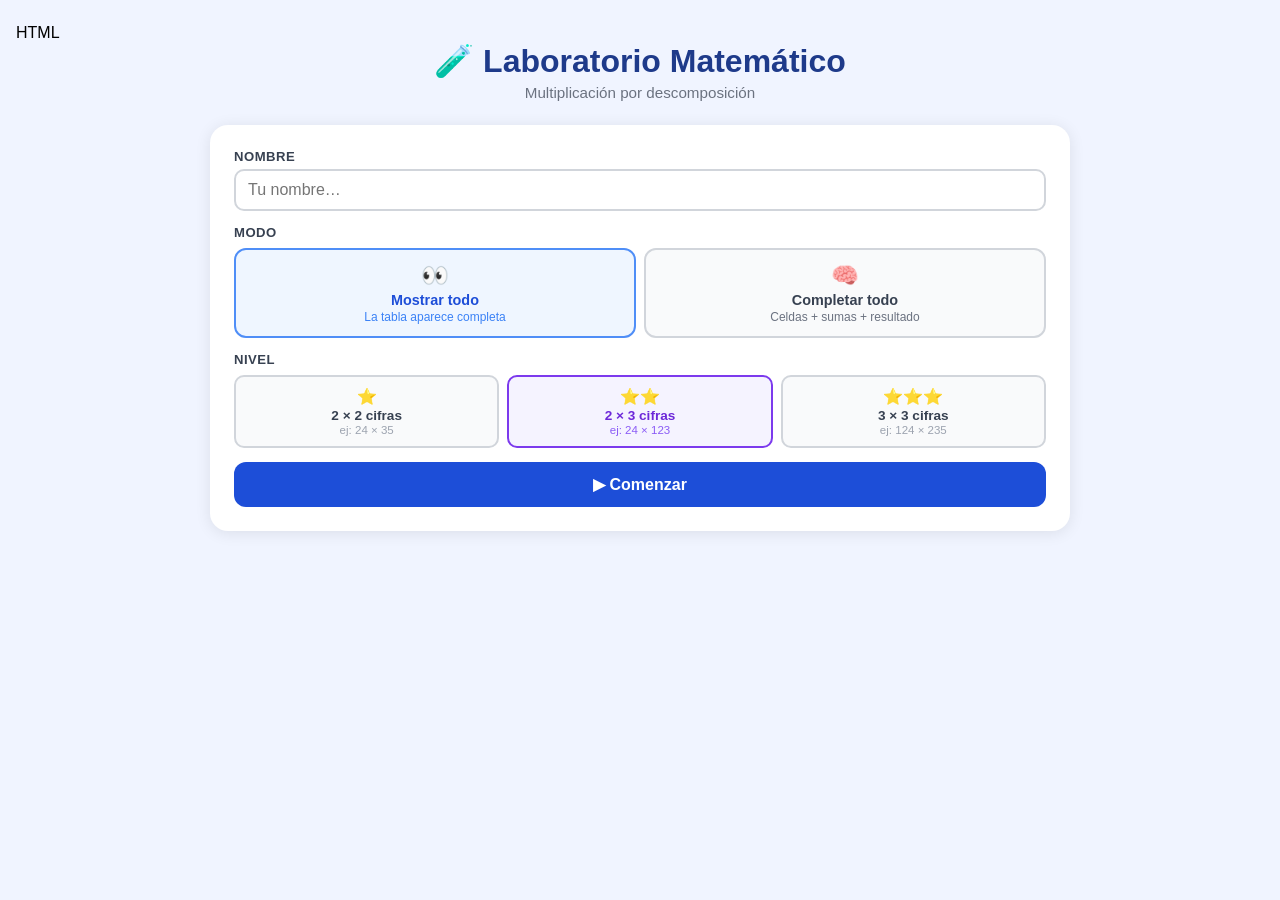
==== 🧪 Laboratorio Matemático 2.html @ dde1f5e8 "Add files via upload" ====
HTML
<!DOCTYPE html>
<html lang="es">
<head>
<meta charset="UTF-8">
<meta name="viewport" content="width=device-width, initial-scale=1.0">
<title>🧪 Laboratorio Matemático</title>
<style>
* { box-sizing: border-box; margin: 0; padding: 0; }

body {
  font-family: 'Segoe UI', Arial, sans-serif;
  background: #f0f4ff;
  min-height: 100vh;
  padding: 24px 16px;
}

.contenedor { max-width: 860px; margin: auto; }

/* ── CARD ── */
.card {
  background: #fff;
  border-radius: 18px;
  padding: 24px;
  box-shadow: 0 2px 16px rgba(0,0,0,.09);
  margin-bottom: 20px;
}

/* ── CABECERA ── */
.cabecera { text-align: center; margin-bottom: 24px; }
.cabecera h1 { font-size: 2rem; color: #1e3a8a; }
.cabecera p  { color: #6b7280; margin-top: 4px; font-size: .95rem; }

/* ── FORM ── */
.campo { display: flex; flex-direction: column; gap: 5px; margin-bottom: 14px; }
.campo label {
  font-size: .82rem; font-weight: 600; color: #374151;
  text-transform: uppercase; letter-spacing: .5px;
}
.campo input[type=text] {
  padding: 10px 12px; border: 2px solid #d1d5db;
  border-radius: 10px; font-size: 1rem; width: 100%;
  transition: border-color .2s;
}
.campo input:focus { outline: none; border-color: #4f8ef7; }

/* ── MODOS ── */
.modos { display: flex; gap: 8px; flex-wrap: wrap; margin-bottom: 14px; }
.modo-btn {
  flex: 1; min-width: 140px; padding: 12px 8px;
  border: 2px solid #d1d5db; border-radius: 12px;
  background: #f9fafb; cursor: pointer; text-align: center;
  font-size: .9rem; font-weight: 600; color: #374151;
  transition: all .18s; user-select: none;
}
.modo-btn.sel { border-color: #4f8ef7; background: #eff6ff; color: #1d4ed8; }
.modo-icono { font-size: 1.4rem; display: block; margin-bottom: 3px; }
.modo-desc { font-size: .75rem; font-weight: 400; color: #6b7280; margin-top: 2px; }
.modo-btn.sel .modo-desc { color: #3b82f6; }

/* ── NIVELES ── */
.niveles { display: flex; gap: 8px; flex-wrap: wrap; margin-bottom: 14px; }
.niv-btn {
  flex: 1; min-width: 100px; padding: 10px 6px;
  border: 2px solid #d1d5db; border-radius: 10px;
  background: #f9fafb; cursor: pointer; text-align: center;
  font-size: .85rem; font-weight: 600; color: #374151;
  transition: all .18s; user-select: none;
}
.niv-btn.sel { border-color: #7c3aed; background: #f5f3ff; color: #6d28d9; }
.niv-stars { font-size: 1rem; display: block; margin-bottom: 2px; }
.niv-desc { font-size: .72rem; font-weight: 400; color: #9ca3af; margin-top: 1px; }
.niv-btn.sel .niv-desc { color: #8b5cf6; }

/* ── BOTONES ── */
.btn-primario {
  width: 100%; padding: 13px; border: none; border-radius: 12px;
  background: #1d4ed8; color: white; font-size: 1rem;
  font-weight: 700; cursor: pointer; transition: background .18s;
}
.btn-primario:hover { background: #1e40af; }

.btn-verificar {
  margin-top: 18px; padding: 11px 24px; border: none;
  border-radius: 10px; background: #059669; color: white;
  font-size: .95rem; font-weight: 700; cursor: pointer;
  transition: background .18s; margin-right: 10px;
}
.btn-verificar:hover { background: #047857; }

.btn-nuevo {
  margin-top: 18px; padding: 11px 24px; border: none;
  border-radius: 10px; background: #7c3aed; color: white;
  font-size: .95rem; font-weight: 700; cursor: pointer;
  transition: background .18s; margin-right: 10px;
}
.btn-nuevo:hover { background: #6d28d9; }

.btn-volver {
  margin-top: 18px; padding: 11px 24px; border: 2px solid #94a3b8;
  border-radius: 10px; background: white; color: #475569;
  font-size: .95rem; font-weight: 700; cursor: pointer;
  transition: all .18s;
}
.btn-volver:hover { background: #f1f5f9; color: #1e293b; border-color: #64748b; }

/* ── PUNTAJE ── */
.panel-puntaje {
  display: flex; gap: 16px; flex-wrap: wrap;
  background: #1e3a8a; border-radius: 14px;
  padding: 14px 20px; margin-bottom: 20px;
  align-items: center;
}
.stat { text-align: center; flex: 1; }
.stat-num { font-size: 1.6rem; font-weight: 800; color: #fff; }
.stat-lbl { font-size: .72rem; color: #93c5fd; text-transform: uppercase; letter-spacing: .5px; margin-top: 2px; }

/* ── ENUNCIADO ── */
.enunciado { text-align: center; margin-bottom: 20px; }
.operacion { font-size: 2.2rem; font-weight: 800; color: #1e3a8a; }
.descomposicion { color: #6b7280; margin-top: 6px; font-size: .93rem; }

/* ── TABLA ── */
.tabla-wrap { overflow-x: auto; }
table { width: 100%; border-collapse: collapse; font-size: .95rem; min-width: 280px; }
th, td { border: 2px solid #d1d5db; padding: 10px 8px; text-align: center; vertical-align: middle; }
.enc-col { background: #eff6ff; color: #1d4ed8; font-weight: 700; }
.enc-fil { background: #f0fdf4; color: #15803d; font-weight: 700; }
.col-suma { background: #fefce8; font-weight: 700; color: #92400e; border-left: 3px solid #fbbf24; }
.cel-resultado { background: #fef2f2; font-weight: 800; color: #b91c1c; border: 3px solid #f87171; font-size: 1.1rem; }
.fil-total td, .fil-total th { background: #f8fafc; font-weight: 700; color: #374151; border-top: 3px solid #9ca3af; }

/* ── INPUTS TABLA ── */
.inp-celda {
  width: 80px; padding: 6px 4px; border: 2px solid #d1d5db;
  border-radius: 7px; text-align: center; font-size: .95rem;
  transition: border-color .15s, background .15s;
}
.inp-celda:focus { outline: none; border-color: #4f8ef7; }
.inp-celda.correcto { border-color: #16a34a; background: #f0fdf4; color: #15803d; }
.inp-celda.incorrecto { border-color: #dc2626; background: #fef2f2; }

/* ── MENSAJES ── */
.mensaje {
  margin-top: 14px; padding: 12px 16px; border-radius: 10px;
  font-weight: 600; font-size: .95rem; display: none;
}
.mensaje.ok   { background: #d1fae5; color: #065f46; border: 1.5px solid #6ee7b7; }
.mensaje.err { background: #fee2e2; color: #991b1b; border: 1.5px solid #fca5a5; }

/* ── ALGORITMO ESCOLARES ── */
.algoritmo {
  margin-top: 20px; padding: 20px; background: #f8fafc;
  border-radius: 12px; border: 1.5px solid #e2e8f0;
}
.algoritmo h3 {
  font-size: .85rem; text-transform: uppercase; letter-spacing: .5px;
  color: #475569; margin-bottom: 12px; text-align: center;
}
.cuenta-vertical {
  font-family: 'Courier New', monospace;
  font-size: 1.3rem;
  font-weight: 700;
  line-height: 1.6;
  color: #1e3a8a;
  display: inline-block;
  text-align: right;
  margin: 0 auto;
}
.flex-centro { display: flex; justify-content: center; }
.linea-cuenta { border-top: 3px solid #334155; margin: 4px 0; width: 100%; display: block; }
</style>
</head>
<body>

<div class="contenedor">

  <div class="cabecera">
    <h1>🧪 Laboratorio Matemático</h1>
    <p>Multiplicación por descomposición</p>
  </div>

  <div id="pantalla-inicio">
    <div class="card">

      <div class="campo">
        <label>Nombre</label>
        <input id="nombre" type="text" placeholder="Tu nombre…">
      </div>

      <label style="font-size:.82rem;font-weight:600;color:#374151;text-transform:uppercase;letter-spacing:.5px;display:block;margin-bottom:8px;">Modo</label>
      <div class="modos">
        <div class="modo-btn sel" data-modo="mostrar" onclick="selModo(this)">
          <span class="modo-icono">👀</span>
          Mostrar todo
          <div class="modo-desc">La tabla aparece completa</div>
        </div>
        <div class="modo-btn" data-modo="todo" onclick="selModo(this)">
          <span class="modo-icono">🧠</span>
          Completar todo
          <div class="modo-desc">Celdas + sumas + resultado</div>
        </div>
      </div>

      <label style="font-size:.82rem;font-weight:600;color:#374151;text-transform:uppercase;letter-spacing:.5px;display:block;margin-bottom:8px;">Nivel</label>
      <div class="niveles">
        <div class="niv-btn" data-nivel="2x2" onclick="selNivel(this)">
          <span class="niv-stars">⭐</span>
          2 × 2 cifras
          <div class="niv-desc">ej: 24 × 35</div>
        </div>
        <div class="niv-btn sel" data-nivel="2x3" onclick="selNivel(this)">
          <span class="niv-stars">⭐⭐</span>
          2 × 3 cifras
          <div class="niv-desc">ej: 24 × 123</div>
        </div>
        <div class="niv-btn" data-nivel="3x3" onclick="selNivel(this)">
          <span class="niv-stars">⭐⭐⭐</span>
          3 × 3 cifras
          <div class="niv-desc">ej: 124 × 235</div>
        </div>
      </div>

      <button class="btn-primario" onclick="iniciar()">▶ Comenzar</button>
    </div>
  </div>

  <div id="pantalla-juego" style="display:none;">

    <div class="panel-puntaje">
      <div class="stat">
        <div class="stat-num" id="txt-puntos">0</div>
        <div class="stat-lbl">Puntos</div>
      </div>
      <div class="stat">
        <div class="stat-num" id="txt-racha">0</div>
        <div class="stat-lbl">Racha ✓</div>
      </div>
      <div class="stat">
        <div class="stat-num" id="txt-medalla">—</div>
        <div class="stat-lbl">Medalla</div>
      </div>
      <div class="stat">
        <div class="stat-num" id="txt-ejercicios">0</div>
        <div class="stat-lbl">Ejercicios</div>
      </div>
    </div>

    <div class="card">
      <div class="enunciado">
        <div class="operacion" id="txt-operacion"></div>
        <div class="descomposicion" id="txt-descomp"></div>
      </div>
      <div class="tabla-wrap" id="area-tabla"></div>
      <div id="area-botones"></div>
      <div id="msg" class="mensaje"></div>
      <div id="area-algoritmo"></div>
    </div>

  </div>

</div>

<script>
/* ══════════════════════════════════
   ESTADO GLOBAL
══════════════════════════════════ */
let g = {
  modo: "mostrar",
  nivel: "2x3",
  nombre: "",
  puntos: 0,
  racha: 0,
  ejercicios: 0,
  n1: 0, n2: 0,
  partes1: [], partes2: [],
};

/* ── Persistencia nombre ── */
window.onload = function () {
  const n = localStorage.getItem("lab_nombre");
  if (n) document.getElementById("nombre").value = n;
};

/* ── Selección modo/nivel ── */
function selModo(el) {
  document.querySelectorAll(".modo-btn").forEach(b => b.classList.remove("sel"));
  el.classList.add("sel");
  g.modo = el.dataset.modo;
}
function selNivel(el) {
  document.querySelectorAll(".niv-btn").forEach(b => b.classList.remove("sel"));
  el.classList.add("sel");
  g.nivel = el.dataset.nivel;
}

/* ── Generar número aleatorio sin ceros intermedios ── */
function numRandom(cifras) {
  const min = Math.pow(10, cifras - 1);
  const max = Math.pow(10, cifras) - 1;
  return Math.floor(Math.random() * (max - min + 1)) + min;
}

/* ── Descomponer ── */
function descomponer(n) {
  const txt = n.toString();
  const partes = [];
  for (let i = 0; i < txt.length; i++) {
    const d = parseInt(txt[i]);
    if (d !== 0) partes.push(d * Math.pow(10, txt.length - i - 1));
  }
  return partes;
}

/* ── Medalla según racha ── */
function medalla(r) {
  if (r >= 10) return "🏆";
  if (r >= 7)  return "🥇";
  if (r >= 5)  return "🥈";
  if (r >= 3)  return "🥉";
  return "—";
}

/* ── Actualizar panel puntaje ── */
function actualizarPanel() {
  document.getElementById("txt-puntos").textContent    = g.puntos;
  document.getElementById("txt-racha").textContent     = g.racha;
  document.getElementById("txt-medalla").textContent   = medalla(g.racha);
  document.getElementById("txt-ejercicios").textContent = g.ejercicios;
}

/* ══════════════════════════════════
   INICIAR Y VOLVER
══════════════════════════════════ */
function iniciar() {
  const nombre = document.getElementById("nombre").value.trim();
  if (nombre) { g.nombre = nombre; localStorage.setItem("lab_nombre", nombre); }
  g.modo  = document.querySelector(".modo-btn.sel").dataset.modo;
  g.nivel = document.querySelector(".niv-btn.sel").dataset.nivel;
  g.puntos = 0; g.racha = 0; g.ejercicios = 0;
  actualizarPanel();
  document.getElementById("pantalla-inicio").style.display = "none";
  document.getElementById("pantalla-juego").style.display  = "block";
  nuevoEjercicio();
}

function volverAlMenu() {
  document.getElementById("pantalla-juego").style.display  = "none";
  document.getElementById("pantalla-inicio").style.display = "block";
}

/* ══════════════════════════════════
   NUEVO EJERCICIO
══════════════════════════════════ */
function nuevoEjercicio() {
  const [c1, c2] = g.nivel === "2x2" ? [2,2] : g.nivel === "2x3" ? [2,3] : [3,3];
  g.n1 = numRandom(c1);
  g.n2 = numRandom(c2);
  g.partes1 = descomponer(g.n1);
  g.partes2 = descomponer(g.n2);
  g.ejercicios++;

  // Enunciado
  document.getElementById("txt-operacion").textContent = `${g.n1} × ${g.n2}`;
  document.getElementById("txt-descomp").innerHTML =
    `${g.n1} = ${g.partes1.join(" + ")} &nbsp;|&nbsp; ${g.n2} = ${g.partes2.join(" + ")}`;

  // Limpiar
  document.getElementById("msg").style.display = "none";
  document.getElementById("area-algoritmo").innerHTML = "";

  // Construir tabla
  const sumasFila = g.partes1.map(f => g.partes2.reduce((a,c) => a + f*c, 0));
  const resultado = g.n1 * g.n2;
  const mostrar = g.modo === "mostrar";

  let filas = "";
  g.partes1.forEach((f, fi) => {
    filas += `<tr><th class="enc-fil">${f}</th>`;
    g.partes2.forEach(c => {
      const val = f * c;
      filas += mostrar
        ? `<td>${val}</td>`
        : `<td><input class="inp-celda" type="number" data-correcto="${val}" data-tipo="prod"></td>`;
    });
    // columna suma fila
    const sv = sumasFila[fi];
    filas += mostrar
      ? `<td class="col-suma">${sv}</td>`
      : `<td class="col-suma"><input class="inp-celda" type="number" data-correcto="${sv}" data-tipo="suma" style="width:90px"></td>`;
    filas += `</tr>`;
  });

  // fila total
  const celdaRes = mostrar
    ? `<td class="cel-resultado">${resultado}</td>`
    : `<td class="cel-resultado"><input class="inp-celda" type="number" data-correcto="${resultado}" data-tipo="resultado" style="width:100px;font-size:1rem"></td>`;

  const tabla = `
    <table>
      <thead><tr>
        <th></th>
        ${g.partes2.map(c=>`<th class="enc-col">${c}</th>`).join("")}
        <th class="enc-col" style="background:#fefce8;color:#92400e;">Suma fila</th>
      </tr></thead>
      <tbody>
        ${filas}
        <tr class="fil-total">
          <th>Total</th>
          ${g.partes2.map(()=>`<td></td>`).join("")}
          ${celdaRes}
        </tr>
      </tbody>
    </table>`;

  document.getElementById("area-tabla").innerHTML = tabla;

  // Botones
  let bots = "";
  if (!mostrar) {
    bots += `<button class="btn-verificar" onclick="verificar()">✓ Verificar</button>`;
  }
  bots += `<button class="btn-nuevo" onclick="nuevoEjercicio()">🔀 Nuevo ejercicio</button>`;
  bots += `<button class="btn-volver" onclick="volverAlMenu()">🏠 Menú inicial</button>`;
  
  if (mostrar) {
    mostrarCuentaEscolar();
  }
  document.getElementById("area-botones").innerHTML = bots;
  actualizarPanel();
}

/* ══════════════════════════════════
   VERIFICAR
══════════════════════════════════ */
function verificar() {
  const inputs = document.querySelectorAll(".inp-celda");
  let errores = 0;
  let puntosGanados = 0;

  inputs.forEach(inp => {
    const correcto = Number(inp.dataset.correcto);
    const val = Number(inp.value);
    inp.classList.remove("correcto","incorrecto");
    if (inp.value === "" || val !== correcto) {
      inp.classList.add("incorrecto");
      errores++;
    } else {
      inp.classList.add("correcto");
      puntosGanados += 10;
    }
  });

  const msg = document.getElementById("msg");

  if (errores === 0) {
    g.puntos += puntosGanados + 50; // +50 bonus tabla completa
    g.racha++;
    actualizarPanel();

    // Animación puntaje
    const el = document.getElementById("txt-puntos");
    el.classList.remove("pop");
    void el.offsetWidth;
    el.classList.add("pop");

    const bonusMedalla = g.racha >= 3 ? ` ${medalla(g.racha)}` : "";
    msg.className = "mensaje ok";
    msg.textContent = `🎉 ¡Perfecto! +${puntosGanados + 50} puntos${bonusMedalla}`;
    msg.style.display = "block";

    inputs.forEach(i => i.disabled = true);

    // Mostrar cuenta parada escolar
    mostrarCuentaEscolar();

  } else {
    g.racha = 0;
    actualizarPanel();
    msg.className = "mensaje err";
    msg.textContent = `Hay ${errores} respuesta${errores>1?"s":""} incorrecta${errores>1?"s":""}. Revisalas (en rojo).`;
    msg.style.display = "block";
  }
}

/* ══════════════════════════════════
   ALGORITMO TRADICIONAL ESCOLAR (PARADO)
══════════════════════════════════ */
function mostrarCuentaEscolar() {
  // Ponemos el número más largo arriba para que quede cómodo estéticamente como en la escuela
  const arriba = Math.max(g.n1, g.n2);
  const abajo = Math.min(g.n1, g.n2);
  const total = arriba * abajo;
  
  // Convertimos el de abajo a texto para iterar sus cifras desde las unidades
  const strAbajo = abajo.toString();
  const escalones = [];
  
  // Creamos los productos parciales de la escuela (desde las unidades hacia arriba)
  for (let i = strAbajo.length - 1; i >= 0; i--) {
    const cifra = parseInt(strAbajo[i]);
    // El valor real con los ceros correspondientes al escalón escolar
    const valorEscalon = cifra * arriba * Math.pow(10, strAbajo.length - 1 - i);
    escalones.push(valorEscalon);
  }

  // Generamos el HTML alineando los espacios en blanco de forma exacta
  let htmlPasos = "";
  escalones.forEach(es => {
    htmlPasos += `<div>${es}</div>`;
  });

  const html = `
    <div class="algoritmo">
      <h3>✏️ Cuenta vertical tradicional</h3>
      <div class="flex-centro">
        <div class="cuenta-vertical">
          <div>&nbsp;&nbsp;${arriba}</div>
          <div>×&nbsp;${abajo}</div>
          <span class="linea-cuenta"></span>
          ${htmlPasos}
          <span class="linea-cuenta"></span>
          <div style="color: #b91c1c;">${total}</div>
        </div>
      </div>
    </div>`;
    
  document.getElementById("area-algoritmo").innerHTML = html;
}
</script>

</body>
</html>
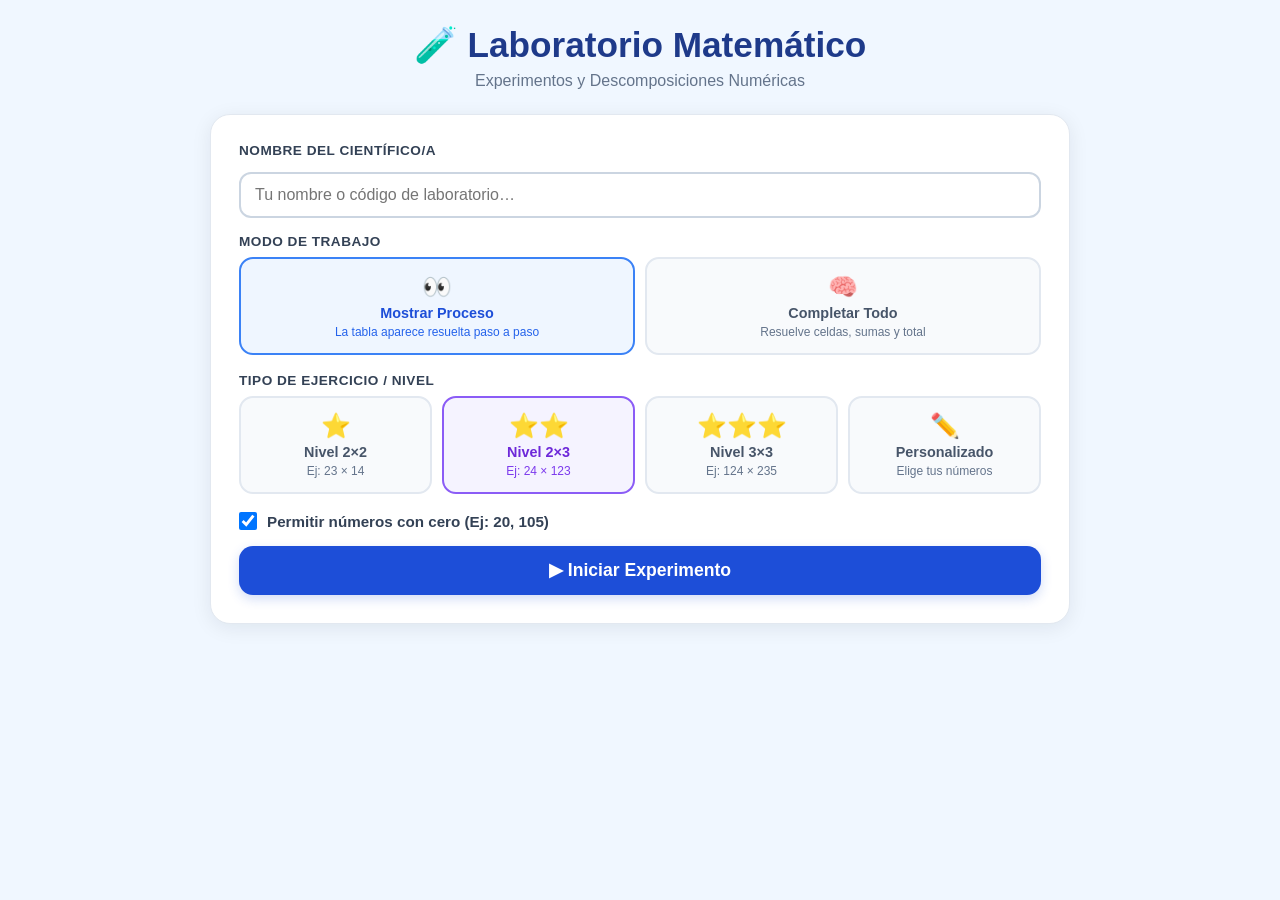
==== commit 6b3b087b: "Add files via upload" ====
--- a/🧪 Laboratorio Matemático 2.html
+++ b/🧪 Laboratorio Matemático 2.html
@@ -1,4 +1,3 @@
-HTML
 <!DOCTYPE html>
 <html lang="es">
 <head>
@@ -10,240 +9,218 @@
 
 body {
   font-family: 'Segoe UI', Arial, sans-serif;
-  background: #f0f4ff;
+  background: #f0f7ff;
   min-height: 100vh;
   padding: 24px 16px;
+  color: #1e293b;
 }
 
 .contenedor { max-width: 860px; margin: auto; }
 
-/* ── CARD ── */
+/* ── CARD Y LABELS ── */
 .card {
-  background: #fff;
-  border-radius: 18px;
-  padding: 24px;
-  box-shadow: 0 2px 16px rgba(0,0,0,.09);
+  background: #ffffff;
+  border-radius: 20px;
+  padding: 28px;
+  box-shadow: 0 4px 20px rgba(15, 23, 42, 0.08);
   margin-bottom: 20px;
-}
-
-/* ── CABECERA ── */
+  border: 1px solid #e2e8f0;
+}
+
 .cabecera { text-align: center; margin-bottom: 24px; }
-.cabecera h1 { font-size: 2rem; color: #1e3a8a; }
-.cabecera p  { color: #6b7280; margin-top: 4px; font-size: .95rem; }
-
-/* ── FORM ── */
-.campo { display: flex; flex-direction: column; gap: 5px; margin-bottom: 14px; }
-.campo label {
-  font-size: .82rem; font-weight: 600; color: #374151;
-  text-transform: uppercase; letter-spacing: .5px;
-}
-.campo input[type=text] {
-  padding: 10px 12px; border: 2px solid #d1d5db;
-  border-radius: 10px; font-size: 1rem; width: 100%;
+.cabecera h1 { font-size: 2.2rem; color: #1e3a8a; display: flex; align-items: center; justify-content: center; gap: 10px; }
+.cabecera p  { color: #64748b; margin-top: 6px; font-size: 1rem; font-weight: 500; }
+
+.campo { display: flex; flex-direction: column; gap: 6px; margin-bottom: 16px; }
+.seccion-label {
+  font-size: .85rem; font-weight: 700; color: #334155;
+  text-transform: uppercase; letter-spacing: .5px; margin-bottom: 8px; display: block;
+}
+
+input[type=text], input[type=number] {
+  padding: 12px 14px; border: 2px solid #cbd5e1;
+  border-radius: 12px; font-size: 1rem; width: 100%;
   transition: border-color .2s;
 }
-.campo input:focus { outline: none; border-color: #4f8ef7; }
-
-/* ── MODOS ── */
-.modos { display: flex; gap: 8px; flex-wrap: wrap; margin-bottom: 14px; }
-.modo-btn {
-  flex: 1; min-width: 140px; padding: 12px 8px;
-  border: 2px solid #d1d5db; border-radius: 12px;
-  background: #f9fafb; cursor: pointer; text-align: center;
-  font-size: .9rem; font-weight: 600; color: #374151;
+input:focus { outline: none; border-color: #3b82f6; }
+
+/* ── CONFIGURACIONES ADICIONALES ── */
+.config-checkbox {
+  display: flex; align-items: center; gap: 10px; margin: 16px 0;
+  cursor: pointer; font-weight: 600; color: #334155; font-size: 0.95rem;
+}
+.config-checkbox input { width: 18px; height: 18px; cursor: pointer; }
+
+.inputs-personalizados {
+  display: flex; gap: 12px; margin-bottom: 16px;
+}
+
+/* ── MODOS Y NIVELES ── */
+.modos, .niveles { display: flex; gap: 10px; flex-wrap: wrap; margin-bottom: 18px; }
+.modo-btn, .niv-btn {
+  flex: 1; min-width: 145px; padding: 14px 10px;
+  border: 2px solid #e2e8f0; border-radius: 14px;
+  background: #f8fafc; cursor: pointer; text-align: center;
+  font-size: .9rem; font-weight: 700; color: #475569;
   transition: all .18s; user-select: none;
 }
-.modo-btn.sel { border-color: #4f8ef7; background: #eff6ff; color: #1d4ed8; }
-.modo-icono { font-size: 1.4rem; display: block; margin-bottom: 3px; }
-.modo-desc { font-size: .75rem; font-weight: 400; color: #6b7280; margin-top: 2px; }
-.modo-btn.sel .modo-desc { color: #3b82f6; }
-
-/* ── NIVELES ── */
-.niveles { display: flex; gap: 8px; flex-wrap: wrap; margin-bottom: 14px; }
-.niv-btn {
-  flex: 1; min-width: 100px; padding: 10px 6px;
-  border: 2px solid #d1d5db; border-radius: 10px;
-  background: #f9fafb; cursor: pointer; text-align: center;
-  font-size: .85rem; font-weight: 600; color: #374151;
-  transition: all .18s; user-select: none;
-}
-.niv-btn.sel { border-color: #7c3aed; background: #f5f3ff; color: #6d28d9; }
-.niv-stars { font-size: 1rem; display: block; margin-bottom: 2px; }
-.niv-desc { font-size: .72rem; font-weight: 400; color: #9ca3af; margin-top: 1px; }
-.niv-btn.sel .niv-desc { color: #8b5cf6; }
+.modo-btn.sel { border-color: #3b82f6; background: #eff6ff; color: #1d4ed8; }
+.niv-btn.sel { border-color: #8b5cf6; background: #f5f3ff; color: #6d28d9; }
+
+.modo-icono, .niv-stars { font-size: 1.5rem; display: block; margin-bottom: 4px; }
+.modo-desc, .niv-desc { font-size: .75rem; font-weight: 400; color: #64748b; margin-top: 4px; }
+.modo-btn.sel .modo-desc { color: #2563eb; }
+.niv-btn.sel .niv-desc { color: #7c3aed; }
 
 /* ── BOTONES ── */
 .btn-primario {
-  width: 100%; padding: 13px; border: none; border-radius: 12px;
-  background: #1d4ed8; color: white; font-size: 1rem;
+  width: 100%; padding: 14px; border: none; border-radius: 14px;
+  background: #1d4ed8; color: white; font-size: 1.1rem;
   font-weight: 700; cursor: pointer; transition: background .18s;
+  box-shadow: 0 4px 12px rgba(29, 78, 216, 0.2);
 }
 .btn-primario:hover { background: #1e40af; }
 
-.btn-verificar {
-  margin-top: 18px; padding: 11px 24px; border: none;
-  border-radius: 10px; background: #059669; color: white;
-  font-size: .95rem; font-weight: 700; cursor: pointer;
-  transition: background .18s; margin-right: 10px;
-}
-.btn-verificar:hover { background: #047857; }
-
-.btn-nuevo {
-  margin-top: 18px; padding: 11px 24px; border: none;
-  border-radius: 10px; background: #7c3aed; color: white;
-  font-size: .95rem; font-weight: 700; cursor: pointer;
-  transition: background .18s; margin-right: 10px;
-}
-.btn-nuevo:hover { background: #6d28d9; }
-
-.btn-volver {
-  margin-top: 18px; padding: 11px 24px; border: 2px solid #94a3b8;
-  border-radius: 10px; background: white; color: #475569;
-  font-size: .95rem; font-weight: 700; cursor: pointer;
-  transition: all .18s;
-}
-.btn-volver:hover { background: #f1f5f9; color: #1e293b; border-color: #64748b; }
+.area-acciones-juego { display: flex; gap: 10px; flex-wrap: wrap; margin-top: 18px; }
+.btn-juego {
+  padding: 12px 20px; border: none; border-radius: 12px;
+  font-size: .95rem; font-weight: 700; cursor: pointer; transition: all .18s;
+}
+.btn-verificar { background: #10b981; color: white; box-shadow: 0 4px 10px rgba(16, 185, 129, 0.2); }
+.btn-verificar:hover { background: #059669; }
+.btn-pista { background: #eab308; color: #451a03; box-shadow: 0 4px 10px rgba(234, 179, 8, 0.2); }
+.btn-pista:hover { background: #ca8a04; }
+.btn-nuevo { background: #8b5cf6; color: white; box-shadow: 0 4px 10px rgba(139, 92, 246, 0.2); }
+.btn-nuevo:hover { background: #7c3aed; }
+.btn-volver { background: #ffffff; color: #475569; border: 2px solid #cbd5e1; }
+.btn-volver:hover { background: #f8fafc; color: #1e293b; border-color: #94a3b8; }
 
 /* ── PUNTAJE ── */
 .panel-puntaje {
-  display: flex; gap: 16px; flex-wrap: wrap;
-  background: #1e3a8a; border-radius: 14px;
-  padding: 14px 20px; margin-bottom: 20px;
-  align-items: center;
-}
-.stat { text-align: center; flex: 1; }
-.stat-num { font-size: 1.6rem; font-weight: 800; color: #fff; }
-.stat-lbl { font-size: .72rem; color: #93c5fd; text-transform: uppercase; letter-spacing: .5px; margin-top: 2px; }
-
-/* ── ENUNCIADO ── */
-.enunciado { text-align: center; margin-bottom: 20px; }
-.operacion { font-size: 2.2rem; font-weight: 800; color: #1e3a8a; }
-.descomposicion { color: #6b7280; margin-top: 6px; font-size: .93rem; }
-
-/* ── TABLA ── */
-.tabla-wrap { overflow-x: auto; }
-table { width: 100%; border-collapse: collapse; font-size: .95rem; min-width: 280px; }
-th, td { border: 2px solid #d1d5db; padding: 10px 8px; text-align: center; vertical-align: middle; }
+  display: flex; gap: 12px; flex-wrap: wrap;
+  background: #1e3a8a; border-radius: 16px;
+  padding: 16px; margin-bottom: 20px;
+  box-shadow: 0 4px 15px rgba(30, 58, 138, 0.2);
+}
+.stat { text-align: center; flex: 1; min-width: 80px; }
+.stat-num { font-size: 1.7rem; font-weight: 800; color: #ffffff; }
+.stat-lbl { font-size: .75rem; color: #93c5fd; text-transform: uppercase; letter-spacing: .5px; margin-top: 2px; font-weight: 600; }
+
+/* ── ENUNCIADO Y TABLA ── */
+.enunciado { text-align: center; margin-bottom: 22px; background: #f8fafc; padding: 14px; border-radius: 12px; border: 1px solid #e2e8f0; }
+.operacion { font-size: 2.4rem; font-weight: 800; color: #1e3a8a; letter-spacing: 1px; }
+.descomposicion { color: #475569; margin-top: 6px; font-size: 1rem; font-weight: 500; }
+
+.tabla-wrap { overflow-x: auto; margin-bottom: 10px; border-radius: 12px; border: 1px solid #cbd5e1; }
+table { width: 100%; border-collapse: collapse; font-size: 1rem; min-width: 400px; background: white; }
+th, td { border: 1px solid #cbd5e1; padding: 12px 10px; text-align: center; vertical-align: middle; }
 .enc-col { background: #eff6ff; color: #1d4ed8; font-weight: 700; }
 .enc-fil { background: #f0fdf4; color: #15803d; font-weight: 700; }
-.col-suma { background: #fefce8; font-weight: 700; color: #92400e; border-left: 3px solid #fbbf24; }
-.cel-resultado { background: #fef2f2; font-weight: 800; color: #b91c1c; border: 3px solid #f87171; font-size: 1.1rem; }
-.fil-total td, .fil-total th { background: #f8fafc; font-weight: 700; color: #374151; border-top: 3px solid #9ca3af; }
-
-/* ── INPUTS TABLA ── */
+.col-suma { background: #fefce8; font-weight: 700; color: #92400e; border-left: 2px solid #fef08a; }
+.cel-resultado { background: #fef2f2; font-weight: 800; color: #b91c1c; font-size: 1.15rem; }
+.fil-total td, .fil-total th { background: #f8fafc; font-weight: 700; color: #334155; border-top: 2px solid #94a3b8; }
+
 .inp-celda {
-  width: 80px; padding: 6px 4px; border: 2px solid #d1d5db;
-  border-radius: 7px; text-align: center; font-size: .95rem;
-  transition: border-color .15s, background .15s;
-}
-.inp-celda:focus { outline: none; border-color: #4f8ef7; }
-.inp-celda.correcto { border-color: #16a34a; background: #f0fdf4; color: #15803d; }
-.inp-celda.incorrecto { border-color: #dc2626; background: #fef2f2; }
-
-/* ── MENSAJES ── */
-.mensaje {
-  margin-top: 14px; padding: 12px 16px; border-radius: 10px;
-  font-weight: 600; font-size: .95rem; display: none;
-}
+  width: 95px; padding: 8px 6px; border: 2px solid #cbd5e1;
+  border-radius: 8px; text-align: center; font-size: 1rem; font-weight: 600;
+  transition: all .15s;
+}
+.inp-celda:focus { outline: none; border-color: #3b82f6; background: #fff; }
+.inp-celda.correcto { border-color: #10b981; background: #ecfdf5; color: #065f46; }
+.inp-celda.incorrecto { border-color: #ef4444; background: #fef2f2; color: #991b1b; }
+
+/* ── MENSAJES Y PISTAS ── */
+.mensaje { margin-top: 14px; padding: 12px 16px; border-radius: 10px; font-weight: 600; font-size: .95rem; display: none; }
 .mensaje.ok   { background: #d1fae5; color: #065f46; border: 1.5px solid #6ee7b7; }
-.mensaje.err { background: #fee2e2; color: #991b1b; border: 1.5px solid #fca5a5; }
-
-/* ── ALGORITMO ESCOLARES ── */
-.algoritmo {
-  margin-top: 20px; padding: 20px; background: #f8fafc;
-  border-radius: 12px; border: 1.5px solid #e2e8f0;
-}
-.algoritmo h3 {
-  font-size: .85rem; text-transform: uppercase; letter-spacing: .5px;
-  color: #475569; margin-bottom: 12px; text-align: center;
-}
+.mensaje.err  { background: #fee2e2; color: #991b1b; border: 1.5px solid #fca5a5; }
+.box-pista { background: #fef9c3; color: #713f12; border: 1.5px solid #fef08a; padding: 12px 16px; border-radius: 10px; margin-top: 14px; font-size: 0.95rem; font-weight: 600; display: none; }
+
+/* ── ALGORITMO VERTICAL ── */
+.algoritmo { margin-top: 20px; padding: 20px; background: #f8fafc; border-radius: 14px; border: 1.5px solid #e2e8f0; }
+.algoritmo h3 { font-size: .9rem; text-transform: uppercase; letter-spacing: .5px; color: #475569; margin-bottom: 14px; text-align: center; }
+.flex-centro { display: flex; justify-content: center; }
 .cuenta-vertical {
-  font-family: 'Courier New', monospace;
-  font-size: 1.3rem;
-  font-weight: 700;
-  line-height: 1.6;
-  color: #1e3a8a;
-  display: inline-block;
-  text-align: right;
-  margin: 0 auto;
-}
-.flex-centro { display: flex; justify-content: center; }
+  font-family: 'Courier New', monospace; font-size: 1.4rem; font-weight: 700; line-height: 1.5; color: #1e3a8a;
+  display: inline-flex; flex-direction: column; align-items: flex-end; margin: 0 auto;
+}
 .linea-cuenta { border-top: 3px solid #334155; margin: 4px 0; width: 100%; display: block; }
+
+@keyframes pop { 0% { transform: scale(1); } 50% { transform: scale(1.2); } 100% { transform: scale(1); } }
+.pop { animation: pop .3s ease; }
 </style>
 </head>
 <body>
 
 <div class="contenedor">
-
   <div class="cabecera">
     <h1>🧪 Laboratorio Matemático</h1>
-    <p>Multiplicación por descomposición</p>
+    <p>Experimentos y Descomposiciones Numéricas</p>
   </div>
 
   <div id="pantalla-inicio">
     <div class="card">
-
       <div class="campo">
-        <label>Nombre</label>
-        <input id="nombre" type="text" placeholder="Tu nombre…">
+        <label class="seccion-label">Nombre del Científico/a</label>
+        <input id="nombre" type="text" placeholder="Tu nombre o código de laboratorio…">
       </div>
 
-      <label style="font-size:.82rem;font-weight:600;color:#374151;text-transform:uppercase;letter-spacing:.5px;display:block;margin-bottom:8px;">Modo</label>
+      <label class="seccion-label">Modo de Trabajo</label>
       <div class="modos">
         <div class="modo-btn sel" data-modo="mostrar" onclick="selModo(this)">
           <span class="modo-icono">👀</span>
-          Mostrar todo
-          <div class="modo-desc">La tabla aparece completa</div>
+          Mostrar Proceso
+          <div class="modo-desc">La tabla aparece resuelta paso a paso</div>
         </div>
         <div class="modo-btn" data-modo="todo" onclick="selModo(this)">
           <span class="modo-icono">🧠</span>
-          Completar todo
-          <div class="modo-desc">Celdas + sumas + resultado</div>
+          Completar Todo
+          <div class="modo-desc">Resuelve celdas, sumas y total</div>
         </div>
       </div>
 
-      <label style="font-size:.82rem;font-weight:600;color:#374151;text-transform:uppercase;letter-spacing:.5px;display:block;margin-bottom:8px;">Nivel</label>
+      <label class="seccion-label">Tipo de Ejercicio / Nivel</label>
       <div class="niveles">
         <div class="niv-btn" data-nivel="2x2" onclick="selNivel(this)">
-          <span class="niv-stars">⭐</span>
-          2 × 2 cifras
-          <div class="niv-desc">ej: 24 × 35</div>
+          <span class="niv-stars">⭐</span>Nivel 2×2
+          <div class="niv-desc">Ej: 23 × 14</div>
         </div>
         <div class="niv-btn sel" data-nivel="2x3" onclick="selNivel(this)">
-          <span class="niv-stars">⭐⭐</span>
-          2 × 3 cifras
-          <div class="niv-desc">ej: 24 × 123</div>
+          <span class="niv-stars">⭐⭐</span>Nivel 2×3
+          <div class="niv-desc">Ej: 24 × 123</div>
         </div>
         <div class="niv-btn" data-nivel="3x3" onclick="selNivel(this)">
-          <span class="niv-stars">⭐⭐⭐</span>
-          3 × 3 cifras
-          <div class="niv-desc">ej: 124 × 235</div>
+          <span class="niv-stars">⭐⭐⭐</span>Nivel 3×3
+          <div class="niv-desc">Ej: 124 × 235</div>
+        </div>
+        <div class="niv-btn" data-nivel="manual" onclick="selNivel(this)">
+          <span class="niv-stars">✏️</span>Personalizado
+          <div class="niv-desc">Elige tus números</div>
         </div>
       </div>
 
-      <button class="btn-primario" onclick="iniciar()">▶ Comenzar</button>
+      <label class="config-checkbox">
+        <input type="checkbox" id="chk-ceros" checked>
+        Permitir números con cero (Ej: 20, 105)
+      </label>
+
+      <div id="panel-manual" style="display: none; background: #f8fafc; padding: 14px; border-radius: 12px; margin-bottom: 16px; border: 1px dashed #cbd5e1;">
+        <label class="seccion-label" style="font-size: 0.78rem;">Ingresa tus propios factores:</label>
+        <div class="inputs-personalizados">
+          <input type="number" id="num-manual-1" placeholder="Número 1" min="10" max="999">
+          <input type="number" id="num-manual-2" placeholder="Número 2" min="10" max="999">
+        </div>
+      </div>
+
+      <button class="btn-primario" onclick="iniciar()">▶ Iniciar Experimento</button>
     </div>
   </div>
 
   <div id="pantalla-juego" style="display:none;">
-
     <div class="panel-puntaje">
-      <div class="stat">
-        <div class="stat-num" id="txt-puntos">0</div>
-        <div class="stat-lbl">Puntos</div>
-      </div>
-      <div class="stat">
-        <div class="stat-num" id="txt-racha">0</div>
-        <div class="stat-lbl">Racha ✓</div>
-      </div>
-      <div class="stat">
-        <div class="stat-num" id="txt-medalla">—</div>
-        <div class="stat-lbl">Medalla</div>
-      </div>
-      <div class="stat">
-        <div class="stat-num" id="txt-ejercicios">0</div>
-        <div class="stat-lbl">Ejercicios</div>
-      </div>
+      <div class="stat"><div class="stat-num" id="txt-puntos">0</div><div class="stat-lbl">Puntos</div></div>
+      <div class="stat"><div class="stat-num" id="txt-racha">0</div><div class="stat-lbl">Racha ✓</div></div>
+      <div class="stat"><div class="stat-num" id="txt-medalla">—</div><div class="stat-lbl">Medalla</div></div>
+      <div class="stat"><div class="stat-num" id="txt-ejercicios">0</div><div class="stat-lbl">Ejercicios</div></div>
     </div>
 
     <div class="card">
@@ -252,56 +229,53 @@
         <div class="descomposicion" id="txt-descomp"></div>
       </div>
       <div class="tabla-wrap" id="area-tabla"></div>
-      <div id="area-botones"></div>
+      <div id="box-pista-id" class="box-pista"></div>
       <div id="msg" class="mensaje"></div>
+      <div class="area-acciones-juego" id="area-botones"></div>
       <div id="area-algoritmo"></div>
     </div>
-
   </div>
-
 </div>
 
 <script>
-/* ══════════════════════════════════
-   ESTADO GLOBAL
-══════════════════════════════════ */
 let g = {
-  modo: "mostrar",
-  nivel: "2x3",
-  nombre: "",
-  puntos: 0,
-  racha: 0,
-  ejercicios: 0,
-  n1: 0, n2: 0,
-  partes1: [], partes2: [],
+  modo: "mostrar", nivel: "2x3", nombre: "", puntos: 0, racha: 0, ejercicios: 0,
+  n1: 0, n2: 0, partes1: [], partes2: [], permitirCeros: true
 };
 
-/* ── Persistencia nombre ── */
 window.onload = function () {
   const n = localStorage.getItem("lab_nombre");
   if (n) document.getElementById("nombre").value = n;
 };
 
-/* ── Selección modo/nivel ── */
 function selModo(el) {
   document.querySelectorAll(".modo-btn").forEach(b => b.classList.remove("sel"));
   el.classList.add("sel");
   g.modo = el.dataset.modo;
 }
+
 function selNivel(el) {
   document.querySelectorAll(".niv-btn").forEach(b => b.classList.remove("sel"));
   el.classList.add("sel");
   g.nivel = el.dataset.nivel;
-}
-
-/* ── Generar número aleatorio sin ceros intermedios ── */
+  document.getElementById("panel-manual").style.display = (g.nivel === "manual") ? "block" : "none";
+}
+
+function numRandomSinCeros(cifras) {
+  let numStr = "";
+  for(let i=0; i<cifras; i++) {
+    let d = Math.floor(Math.random() * 9) + 1; // dígitos del 1 al 9
+    numStr += d.toString();
+  }
+  return parseInt(numStr);
+}
+
 function numRandom(cifras) {
   const min = Math.pow(10, cifras - 1);
   const max = Math.pow(10, cifras) - 1;
   return Math.floor(Math.random() * (max - min + 1)) + min;
 }
 
-/* ── Descomponer ── */
 function descomponer(n) {
   const txt = n.toString();
   const partes = [];
@@ -312,64 +286,66 @@
   return partes;
 }
 
-/* ── Medalla según racha ── */
 function medalla(r) {
-  if (r >= 10) return "🏆";
-  if (r >= 7)  return "🥇";
-  if (r >= 5)  return "🥈";
-  if (r >= 3)  return "🥉";
-  return "—";
-}
-
-/* ── Actualizar panel puntaje ── */
+  if (r >= 10) return "🏆"; if (r >= 7) return "🥇"; if (r >= 5) return "🥈"; if (r >= 3) return "🥉"; return "—";
+}
+
 function actualizarPanel() {
-  document.getElementById("txt-puntos").textContent    = g.puntos;
-  document.getElementById("txt-racha").textContent     = g.racha;
-  document.getElementById("txt-medalla").textContent   = medalla(g.racha);
+  document.getElementById("txt-puntos").textContent = g.puntos;
+  document.getElementById("txt-racha").textContent = g.racha;
+  document.getElementById("txt-medalla").textContent = medalla(g.racha);
   document.getElementById("txt-ejercicios").textContent = g.ejercicios;
 }
 
-/* ══════════════════════════════════
-   INICIAR Y VOLVER
-══════════════════════════════════ */
 function iniciar() {
   const nombre = document.getElementById("nombre").value.trim();
   if (nombre) { g.nombre = nombre; localStorage.setItem("lab_nombre", nombre); }
-  g.modo  = document.querySelector(".modo-btn.sel").dataset.modo;
+  g.modo = document.querySelector(".modo-btn.sel").dataset.modo;
   g.nivel = document.querySelector(".niv-btn.sel").dataset.nivel;
+  g.permitirCeros = document.getElementById("chk-ceros").checked;
   g.puntos = 0; g.racha = 0; g.ejercicios = 0;
   actualizarPanel();
   document.getElementById("pantalla-inicio").style.display = "none";
-  document.getElementById("pantalla-juego").style.display  = "block";
+  document.getElementById("pantalla-juego").style.display = "block";
   nuevoEjercicio();
 }
 
 function volverAlMenu() {
-  document.getElementById("pantalla-juego").style.display  = "none";
+  document.getElementById("pantalla-juego").style.display = "none";
   document.getElementById("pantalla-inicio").style.display = "block";
 }
 
-/* ══════════════════════════════════
-   NUEVO EJERCICIO
-══════════════════════════════════ */
 function nuevoEjercicio() {
-  const [c1, c2] = g.nivel === "2x2" ? [2,2] : g.nivel === "2x3" ? [2,3] : [3,3];
-  g.n1 = numRandom(c1);
-  g.n2 = numRandom(c2);
+  document.getElementById("box-pista-id").style.display = "none";
+  document.getElementById("msg").style.display = "none";
+  document.getElementById("area-algoritmo").innerHTML = "";
+
+  if (g.nivel === "manual") {
+    let v1 = parseInt(document.getElementById("num-manual-1").value);
+    let v2 = parseInt(document.getElementById("num-manual-2").value);
+    if (isNaN(v1) || isNaN(v2) || v1 < 2 || v2 < 2) {
+      alert("Por favor ingresa números válidos mayores a 1 para experimentar.");
+      volverAlMenu();
+      return;
+    }
+    g.n1 = v1; g.n2 = v2;
+  } else {
+    const [c1, c2] = g.nivel === "2x2" ? [2,2] : g.nivel === "2x3" ? [2,3] : [3,3];
+    if (g.permitirCeros) {
+      g.n1 = numRandom(c1); g.n2 = numRandom(c2);
+    } else {
+      g.n1 = numRandomSinCeros(c1); g.n2 = numRandomSinCeros(c2);
+    }
+  }
+
   g.partes1 = descomponer(g.n1);
   g.partes2 = descomponer(g.n2);
   g.ejercicios++;
 
-  // Enunciado
   document.getElementById("txt-operacion").textContent = `${g.n1} × ${g.n2}`;
   document.getElementById("txt-descomp").innerHTML =
-    `${g.n1} = ${g.partes1.join(" + ")} &nbsp;|&nbsp; ${g.n2} = ${g.partes2.join(" + ")}`;
-
-  // Limpiar
-  document.getElementById("msg").style.display = "none";
-  document.getElementById("area-algoritmo").innerHTML = "";
-
-  // Construir tabla
+    `🔬 Descomposición: &nbsp;<b>${g.n1}</b> = ${g.partes1.join(" + ")} &nbsp;|&nbsp; <b>${g.n2}</b> = ${g.partes2.join(" + ")}`;
+
   const sumasFila = g.partes1.map(f => g.partes2.reduce((a,c) => a + f*c, 0));
   const resultado = g.n1 * g.n2;
   const mostrar = g.modo === "mostrar";
@@ -381,20 +357,18 @@
       const val = f * c;
       filas += mostrar
         ? `<td>${val}</td>`
-        : `<td><input class="inp-celda" type="number" data-correcto="${val}" data-tipo="prod"></td>`;
+        : `<td><input class="inp-celda" type="number" data-correcto="${val}" data-f1="${f}" data-f2="${c}" data-tipo="prod"></td>`;
     });
-    // columna suma fila
     const sv = sumasFila[fi];
     filas += mostrar
       ? `<td class="col-suma">${sv}</td>`
-      : `<td class="col-suma"><input class="inp-celda" type="number" data-correcto="${sv}" data-tipo="suma" style="width:90px"></td>`;
+      : `<td class="col-suma"><input class="inp-celda" type="number" data-correcto="${sv}" data-tipo="suma" style="width:100px"></td>`;
     filas += `</tr>`;
   });
 
-  // fila total
   const celdaRes = mostrar
     ? `<td class="cel-resultado">${resultado}</td>`
-    : `<td class="cel-resultado"><input class="inp-celda" type="number" data-correcto="${resultado}" data-tipo="resultado" style="width:100px;font-size:1rem"></td>`;
+    : `<td class="cel-resultado"><input class="inp-celda" type="number" data-correcto="${resultado}" data-tipo="resultado" style="width:110px"></td>`;
 
   const tabla = `
     <table>
@@ -415,104 +389,108 @@
 
   document.getElementById("area-tabla").innerHTML = tabla;
 
-  // Botones
   let bots = "";
   if (!mostrar) {
-    bots += `<button class="btn-verificar" onclick="verificar()">✓ Verificar</button>`;
-  }
-  bots += `<button class="btn-nuevo" onclick="nuevoEjercicio()">🔀 Nuevo ejercicio</button>`;
-  bots += `<button class="btn-volver" onclick="volverAlMenu()">🏠 Menú inicial</button>`;
+    bots += `<button class="btn-juego btn-verificar" onclick="verificar()">✓ Verificar respuestas</button>`;
+    bots += `<button class="btn-juego btn-pista" onclick="darPista()">💡 Dame una pista</button>`;
+  }
+  bots += `<button class="btn-juego btn-nuevo" onclick="nuevoEjercicio()">🔀 Siguiente</button>`;
+  bots += `<button class="btn-juego btn-volver" onclick="volverAlMenu()">🏠 Volver al inicio</button>`;
   
-  if (mostrar) {
-    mostrarCuentaEscolar();
-  }
   document.getElementById("area-botones").innerHTML = bots;
+  if (mostrar) mostrarCuentaEscolar();
   actualizarPanel();
 }
 
-/* ══════════════════════════════════
-   VERIFICAR
-══════════════════════════════════ */
+function darPista() {
+  const inputs = document.querySelectorAll(".inp-celda");
+  let vacio = null;
+  
+  // Buscar la primera celda que el niño no haya contestado o esté vacía
+  for (let inp of inputs) {
+    if (inp.value === "") { vacio = inp; break; }
+  }
+  
+  const boxPista = document.getElementById("box-pista-id");
+  if (!vacio) {
+    boxPista.textContent = "¡Ya llenaste todas las celdas! Haz clic en Verificar.";
+    boxPista.style.display = "block";
+    return;
+  }
+
+  const tipo = vacio.dataset.tipo;
+  if (tipo === "prod") {
+    const f1 = parseInt(vacio.dataset.f1);
+    const f2 = parseInt(vacio.dataset.f2);
+    // Cuenta simplificada sin ceros
+    const s1 = parseInt(f1.toString().replace(/0/g, ''));
+    const s2 = parseInt(f2.toString().replace(/0/g, ''));
+    const cerosTotal = (f1.toString().match(/0/g) || []).length + (f2.toString().match(/0/g) || []).length;
+    
+    boxPista.innerHTML = `💡 <b>Pista para la celda seleccionada:</b> Multiplica los números guía sin los ceros: <b>${s1} × ${s2} = ${s1*s2}</b>. Luego agrégale los <b>${cerosTotal}</b> ceros al final.`;
+  } else if (tipo === "suma") {
+    boxPista.innerHTML = `💡 <b>Pista para Suma Fila:</b> Suma de forma horizontal todos los números que calculaste en esa misma fila.`;
+  } else {
+    boxPista.innerHTML = `💡 <b>Pista para el Total:</b> Suma hacia abajo todos los resultados de la columna amarilla (Suma fila) para conseguir el gran total.`;
+  }
+  boxPista.style.display = "block";
+}
+
 function verificar() {
   const inputs = document.querySelectorAll(".inp-celda");
-  let errores = 0;
-  let puntosGanados = 0;
+  let errores = 0; let puntosGanados = 0;
 
   inputs.forEach(inp => {
     const correcto = Number(inp.dataset.correcto);
     const val = Number(inp.value);
     inp.classList.remove("correcto","incorrecto");
     if (inp.value === "" || val !== correcto) {
-      inp.classList.add("incorrecto");
-      errores++;
+      inp.classList.add("incorrecto"); errores++;
     } else {
-      inp.classList.add("correcto");
-      puntosGanados += 10;
+      inp.classList.add("correcto"); puntosGanados += 10;
     }
   });
 
   const msg = document.getElementById("msg");
-
   if (errores === 0) {
-    g.puntos += puntosGanados + 50; // +50 bonus tabla completa
-    g.racha++;
+    g.puntos += puntosGanados + 50; g.racha++;
     actualizarPanel();
 
-    // Animación puntaje
     const el = document.getElementById("txt-puntos");
-    el.classList.remove("pop");
-    void el.offsetWidth;
-    el.classList.add("pop");
-
-    const bonusMedalla = g.racha >= 3 ? ` ${medalla(g.racha)}` : "";
+    el.classList.remove("pop"); void el.offsetWidth; el.classList.add("pop");
+
     msg.className = "mensaje ok";
-    msg.textContent = `🎉 ¡Perfecto! +${puntosGanados + 50} puntos${bonusMedalla}`;
+    msg.textContent = `🎉 ¡Científico/a brillante! Todo correcto. +${puntosGanados + 50} puntos obtenidos.`;
     msg.style.display = "block";
-
     inputs.forEach(i => i.disabled = true);
-
-    // Mostrar cuenta parada escolar
     mostrarCuentaEscolar();
-
   } else {
-    g.racha = 0;
-    actualizarPanel();
+    g.racha = 0; actualizarPanel();
     msg.className = "mensaje err";
-    msg.textContent = `Hay ${errores} respuesta${errores>1?"s":""} incorrecta${errores>1?"s":""}. Revisalas (en rojo).`;
+    msg.textContent = `🔬 El experimento arrojó ${errores} anomalía(s) en rojo. ¡Revísalas y vuelve a verificar!`;
     msg.style.display = "block";
   }
 }
 
-/* ══════════════════════════════════
-   ALGORITMO TRADICIONAL ESCOLAR (PARADO)
-══════════════════════════════════ */
 function mostrarCuentaEscolar() {
-  // Ponemos el número más largo arriba para que quede cómodo estéticamente como en la escuela
   const arriba = Math.max(g.n1, g.n2);
   const abajo = Math.min(g.n1, g.n2);
   const total = arriba * abajo;
-  
-  // Convertimos el de abajo a texto para iterar sus cifras desde las unidades
   const strAbajo = abajo.toString();
   const escalones = [];
   
-  // Creamos los productos parciales de la escuela (desde las unidades hacia arriba)
   for (let i = strAbajo.length - 1; i >= 0; i--) {
     const cifra = parseInt(strAbajo[i]);
-    // El valor real con los ceros correspondientes al escalón escolar
     const valorEscalon = cifra * arriba * Math.pow(10, strAbajo.length - 1 - i);
     escalones.push(valorEscalon);
   }
 
-  // Generamos el HTML alineando los espacios en blanco de forma exacta
   let htmlPasos = "";
-  escalones.forEach(es => {
-    htmlPasos += `<div>${es}</div>`;
-  });
+  escalones.forEach(es => { htmlPasos += `<div>${es}</div>`; });
 
   const html = `
     <div class="algoritmo">
-      <h3>✏️ Cuenta vertical tradicional</h3>
+      <h3>✏️ Conexión con el Cuaderno (Algoritmo Vertical)</h3>
       <div class="flex-centro">
         <div class="cuenta-vertical">
           <div>&nbsp;&nbsp;${arriba}</div>
@@ -528,6 +506,5 @@
   document.getElementById("area-algoritmo").innerHTML = html;
 }
 </script>
-
 </body>
 </html>
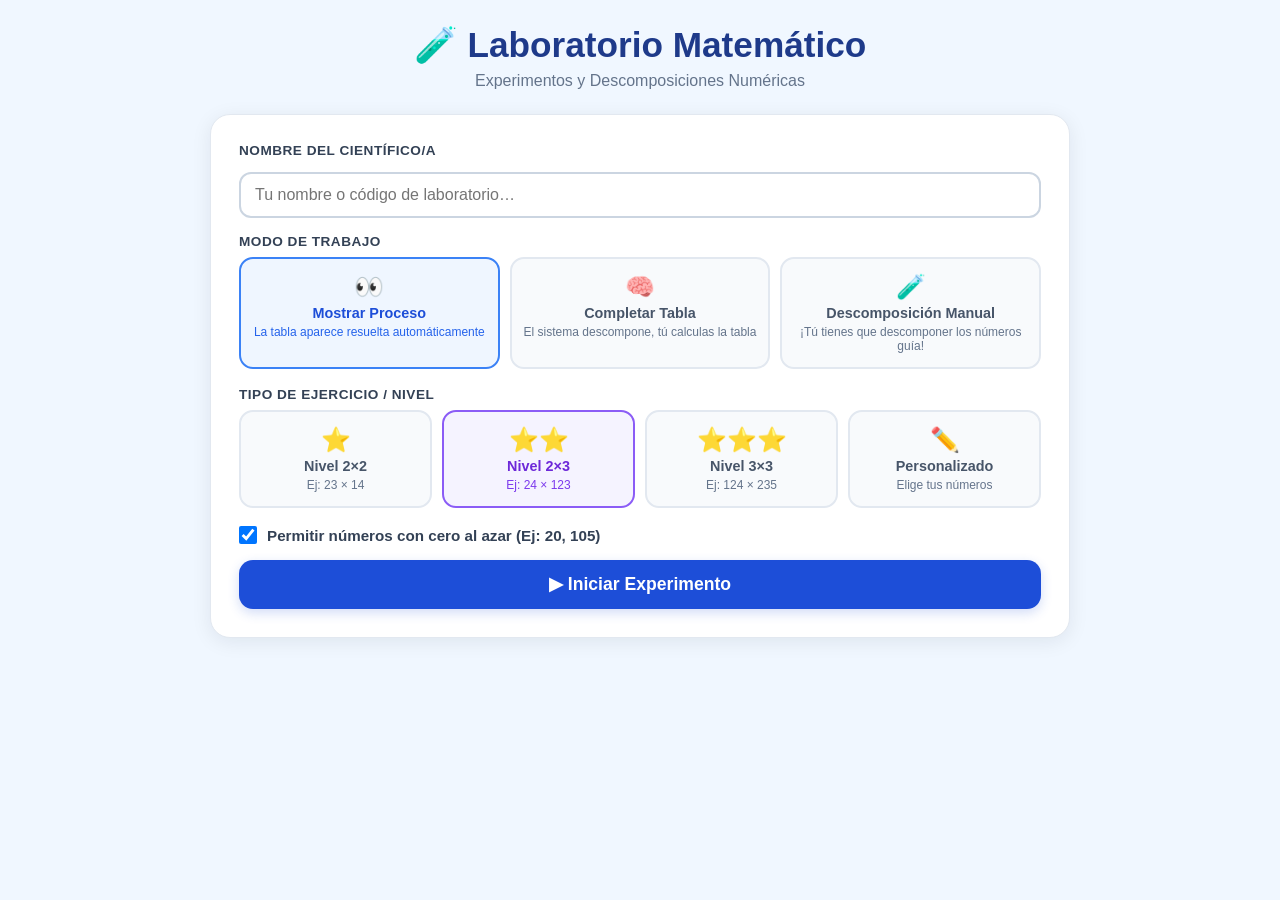
==== commit 5a61b131: "Add files via upload" ====
--- a/🧪 Laboratorio Matemático 2.html
+++ b/🧪 Laboratorio Matemático 2.html
@@ -3,7 +3,7 @@
 <head>
 <meta charset="UTF-8">
 <meta name="viewport" content="width=device-width, initial-scale=1.0">
-<title>🧪 Laboratorio Matemático</title>
+<title>🧪 Laboratorio Matemático v3.3</title>
 <style>
 * { box-sizing: border-box; margin: 0; padding: 0; }
 
@@ -17,7 +17,6 @@
 
 .contenedor { max-width: 860px; margin: auto; }
 
-/* ── CARD Y LABELS ── */
 .card {
   background: #ffffff;
   border-radius: 20px;
@@ -44,16 +43,13 @@
 }
 input:focus { outline: none; border-color: #3b82f6; }
 
-/* ── CONFIGURACIONES ADICIONALES ── */
 .config-checkbox {
   display: flex; align-items: center; gap: 10px; margin: 16px 0;
   cursor: pointer; font-weight: 600; color: #334155; font-size: 0.95rem;
 }
 .config-checkbox input { width: 18px; height: 18px; cursor: pointer; }
 
-.inputs-personalizados {
-  display: flex; gap: 12px; margin-bottom: 16px;
-}
+.inputs-personalizados { display: flex; gap: 12px; margin-bottom: 16px; }
 
 /* ── MODOS Y NIVELES ── */
 .modos, .niveles { display: flex; gap: 10px; flex-wrap: wrap; margin-bottom: 18px; }
@@ -82,10 +78,7 @@
 .btn-primario:hover { background: #1e40af; }
 
 .area-acciones-juego { display: flex; gap: 10px; flex-wrap: wrap; margin-top: 18px; }
-.btn-juego {
-  padding: 12px 20px; border: none; border-radius: 12px;
-  font-size: .95rem; font-weight: 700; cursor: pointer; transition: all .18s;
-}
+.btn-juego { padding: 12px 20px; border: none; border-radius: 12px; font-size: .95rem; font-weight: 700; cursor: pointer; transition: all .18s; }
 .btn-verificar { background: #10b981; color: white; box-shadow: 0 4px 10px rgba(16, 185, 129, 0.2); }
 .btn-verificar:hover { background: #059669; }
 .btn-pista { background: #eab308; color: #451a03; box-shadow: 0 4px 10px rgba(234, 179, 8, 0.2); }
@@ -98,8 +91,7 @@
 /* ── PUNTAJE ── */
 .panel-puntaje {
   display: flex; gap: 12px; flex-wrap: wrap;
-  background: #1e3a8a; border-radius: 16px;
-  padding: 16px; margin-bottom: 20px;
+  background: #1e3a8a; border-radius: 16px; padding: 16px; margin-bottom: 20px;
   box-shadow: 0 4px 15px rgba(30, 58, 138, 0.2);
 }
 .stat { text-align: center; flex: 1; min-width: 80px; }
@@ -121,13 +113,14 @@
 .fil-total td, .fil-total th { background: #f8fafc; font-weight: 700; color: #334155; border-top: 2px solid #94a3b8; }
 
 .inp-celda {
-  width: 95px; padding: 8px 6px; border: 2px solid #cbd5e1;
-  border-radius: 8px; text-align: center; font-size: 1rem; font-weight: 600;
-  transition: all .15s;
+  width: 95px; padding: 8px 6px; border: 2px solid #cbd5e1; border-radius: 8px;
+  text-align: center; font-size: 1rem; font-weight: 600; transition: all .15s;
 }
 .inp-celda:focus { outline: none; border-color: #3b82f6; background: #fff; }
 .inp-celda.correcto { border-color: #10b981; background: #ecfdf5; color: #065f46; }
 .inp-celda.incorrecto { border-color: #ef4444; background: #fef2f2; color: #991b1b; }
+
+.inp-guia { width: 80px; background: #fffbeb; border-color: #f59e0b; color: #b45309; }
 
 /* ── MENSAJES Y PISTAS ── */
 .mensaje { margin-top: 14px; padding: 12px 16px; border-radius: 10px; font-weight: 600; font-size: .95rem; display: none; }
@@ -145,6 +138,12 @@
 }
 .linea-cuenta { border-top: 3px solid #334155; margin: 4px 0; width: 100%; display: block; }
 
+/* ── HISTORIAL ── */
+.historial-box { margin-top: 20px; padding: 18px; background: #f1f5f9; border-radius: 14px; border: 1px dashed #cbd5e1; }
+.historial-box h4 { font-size: .85rem; color: #475569; text-transform: uppercase; margin-bottom: 10px; letter-spacing: .5px; }
+.historial-lista { display: flex; gap: 8px; flex-wrap: wrap; }
+.historial-item { background: white; padding: 6px 12px; border-radius: 8px; font-size: 0.9rem; font-weight: 600; color: #1e3a8a; border: 1px solid #e2e8f0; }
+
 @keyframes pop { 0% { transform: scale(1); } 50% { transform: scale(1.2); } 100% { transform: scale(1); } }
 .pop { animation: pop .3s ease; }
 </style>
@@ -169,12 +168,17 @@
         <div class="modo-btn sel" data-modo="mostrar" onclick="selModo(this)">
           <span class="modo-icono">👀</span>
           Mostrar Proceso
-          <div class="modo-desc">La tabla aparece resuelta paso a paso</div>
+          <div class="modo-desc">La tabla aparece resuelta automáticamente</div>
         </div>
         <div class="modo-btn" data-modo="todo" onclick="selModo(this)">
           <span class="modo-icono">🧠</span>
-          Completar Todo
-          <div class="modo-desc">Resuelve celdas, sumas y total</div>
+          Completar Tabla
+          <div class="modo-desc">El sistema descompone, tú calculas la tabla</div>
+        </div>
+        <div class="modo-btn" data-modo="descomp" onclick="selModo(this)">
+          <span class="modo-icono">🧪</span>
+          Descomposición Manual
+          <div class="modo-desc">¡Tú tienes que descomponer los números guía!</div>
         </div>
       </div>
 
@@ -200,7 +204,7 @@
 
       <label class="config-checkbox">
         <input type="checkbox" id="chk-ceros" checked>
-        Permitir números con cero (Ej: 20, 105)
+        Permitir números con cero al azar (Ej: 20, 105)
       </label>
 
       <div id="panel-manual" style="display: none; background: #f8fafc; padding: 14px; border-radius: 12px; margin-bottom: 16px; border: 1px dashed #cbd5e1;">
@@ -234,13 +238,20 @@
       <div class="area-acciones-juego" id="area-botones"></div>
       <div id="area-algoritmo"></div>
     </div>
+
+    <div class="historial-box">
+      <h4>📋 Historial de Experimentos de Hoy</h4>
+      <div class="historial-lista" id="lista-historial">
+        <span style="color:#64748b; font-size:0.85rem; font-style:italic;">Ningún experimento completado aún.</span>
+      </div>
+    </div>
   </div>
 </div>
 
 <script>
 let g = {
   modo: "mostrar", nivel: "2x3", nombre: "", puntos: 0, racha: 0, ejercicios: 0,
-  n1: 0, n2: 0, partes1: [], partes2: [], permitirCeros: true
+  n1: 0, n2: 0, partes1: [], partes2: [], permitirCeros: true, historial: []
 };
 
 window.onload = function () {
@@ -264,7 +275,7 @@
 function numRandomSinCeros(cifras) {
   let numStr = "";
   for(let i=0; i<cifras; i++) {
-    let d = Math.floor(Math.random() * 9) + 1; // dígitos del 1 al 9
+    let d = Math.floor(Math.random() * 9) + 1;
     numStr += d.toString();
   }
   return parseInt(numStr);
@@ -297,13 +308,20 @@
   document.getElementById("txt-ejercicios").textContent = g.ejercicios;
 }
 
+function agregarHistorial(item) {
+  g.historial.push(item);
+  const caja = document.getElementById("lista-historial");
+  caja.innerHTML = g.historial.map(h => `<span class="historial-item">✓ ${h}</span>`).join("");
+}
+
 function iniciar() {
   const nombre = document.getElementById("nombre").value.trim();
   if (nombre) { g.nombre = nombre; localStorage.setItem("lab_nombre", nombre); }
   g.modo = document.querySelector(".modo-btn.sel").dataset.modo;
   g.nivel = document.querySelector(".niv-btn.sel").dataset.nivel;
   g.permitirCeros = document.getElementById("chk-ceros").checked;
-  g.puntos = 0; g.racha = 0; g.ejercicios = 0;
+  g.puntos = 0; g.racha = 0; g.ejercicios = 0; g.historial = [];
+  document.getElementById("lista-historial").innerHTML = `<span style="color:#64748b; font-size:0.85rem; font-style:italic;">Ningún experimento completado aún.</span>`;
   actualizarPanel();
   document.getElementById("pantalla-inicio").style.display = "none";
   document.getElementById("pantalla-juego").style.display = "block";
@@ -343,38 +361,56 @@
   g.ejercicios++;
 
   document.getElementById("txt-operacion").textContent = `${g.n1} × ${g.n2}`;
-  document.getElementById("txt-descomp").innerHTML =
-    `🔬 Descomposición: &nbsp;<b>${g.n1}</b> = ${g.partes1.join(" + ")} &nbsp;|&nbsp; <b>${g.n2}</b> = ${g.partes2.join(" + ")}`;
+  
+  if (g.modo === "descomp") {
+    document.getElementById("txt-descomp").innerHTML = `🔬 <b>¡Alerta de Desafío!</b> Descompón los números guía en los casilleros amarillos con <span style="color:#b45309"><b>?</b></span> antes de empezar a multiplicar.`;
+  } else {
+    document.getElementById("txt-descomp").innerHTML =
+      `🔬 Descomposición: &nbsp;<b>${g.n1}</b> = ${g.partes1.join(" + ")} &nbsp;|&nbsp; <b>${g.n2}</b> = ${g.partes2.join(" + ")}`;
+  }
 
   const sumasFila = g.partes1.map(f => g.partes2.reduce((a,c) => a + f*c, 0));
   const resultado = g.n1 * g.n2;
-  const mostrar = g.modo === "mostrar";
+  const modoMostrar = g.modo === "mostrar";
+  const modoDescomp = g.modo === "descomp";
 
   let filas = "";
   g.partes1.forEach((f, fi) => {
-    filas += `<tr><th class="enc-fil">${f}</th>`;
+    let celdaGuiaFil = modoDescomp 
+      ? `<th class="enc-fil"><input class="inp-celda inp-guia" type="number" data-index="${fi}" data-tipo="guia-fil" placeholder="?"></th>`
+      : `<th class="enc-fil">${f}</th>`;
+      
+    filas += `<tr>${celdaGuiaFil}`;
+    
     g.partes2.forEach(c => {
       const val = f * c;
-      filas += mostrar
+      filas += modoMostrar
         ? `<td>${val}</td>`
-        : `<td><input class="inp-celda" type="number" data-correcto="${val}" data-f1="${f}" data-f2="${c}" data-tipo="prod"></td>`;
+        : `<td><input class="inp-celda" type="number" data-correcto="${val}" data-f1="${f}" data-f2="${c}" data-tipo="prod" disabled></td>`;
     });
+    
     const sv = sumasFila[fi];
-    filas += mostrar
+    filas += modoMostrar
       ? `<td class="col-suma">${sv}</td>`
-      : `<td class="col-suma"><input class="inp-celda" type="number" data-correcto="${sv}" data-tipo="suma" style="width:100px"></td>`;
+      : `<td class="col-suma"><input class="inp-celda" type="number" data-correcto="${sv}" data-tipo="suma" style="width:100px" disabled></td>`;
     filas += `</tr>`;
   });
 
-  const celdaRes = mostrar
+  const celdaRes = modoMostrar
     ? `<td class="cel-resultado">${resultado}</td>`
-    : `<td class="cel-resultado"><input class="inp-celda" type="number" data-correcto="${resultado}" data-tipo="resultado" style="width:110px"></td>`;
+    : `<td class="cel-resultado"><input class="inp-celda" type="number" data-correcto="${resultado}" data-tipo="resultado" style="width:110px" disabled></td>`;
+
+  let cabeceraColumnas = g.partes2.map((c, ci) => {
+    return modoDescomp 
+      ? `<th class="enc-col"><input class="inp-celda inp-guia" type="number" data-index="${ci}" data-tipo="guia-col" placeholder="?"></th>`
+      : `<th class="enc-col">${c}</th>`;
+  }).join("");
 
   const tabla = `
     <table>
       <thead><tr>
         <th></th>
-        ${g.partes2.map(c=>`<th class="enc-col">${c}</th>`).join("")}
+        ${cabeceraColumnas}
         <th class="enc-col" style="background:#fefce8;color:#92400e;">Suma fila</th>
       </tr></thead>
       <tbody>
@@ -390,7 +426,7 @@
   document.getElementById("area-tabla").innerHTML = tabla;
 
   let bots = "";
-  if (!mostrar) {
+  if (!modoMostrar) {
     bots += `<button class="btn-juego btn-verificar" onclick="verificar()">✓ Verificar respuestas</button>`;
     bots += `<button class="btn-juego btn-pista" onclick="darPista()">💡 Dame una pista</button>`;
   }
@@ -398,40 +434,148 @@
   bots += `<button class="btn-juego btn-volver" onclick="volverAlMenu()">🏠 Volver al inicio</button>`;
   
   document.getElementById("area-botones").innerHTML = bots;
-  if (mostrar) mostrarCuentaEscolar();
+  
+  if (!modoMostrar && !modoDescomp) {
+    document.querySelectorAll(".inp-celda").forEach(i => i.disabled = false);
+  }
+
+  if (modoMostrar) mostrarCuentaEscolar();
   actualizarPanel();
+
+  if (modoDescomp) {
+    const guias = document.querySelectorAll(".inp-guia");
+    guias.forEach(g => g.addEventListener("input", verificarGuiasAlVuelo));
+  }
+}
+
+function verificarGuiasAlVuelo() {
+  const inputsFil = Array.from(document.querySelectorAll("[data-tipo='guia-fil']"));
+  const inputsCol = Array.from(document.querySelectorAll("[data-tipo='guia-col']"));
+  
+  const valoresFil = inputsFil.map(i => i.value !== "" ? Number(i.value) : null);
+  const valoresCol = inputsCol.map(i => i.value !== "" ? Number(i.value) : null);
+
+  // Buscamos qué intención de orden tomó el niño basándonos en la PRIMERA celda con datos válidos
+  let ordenElegido = null; // "normal" o "invertido"
+
+  // Revisamos la primera celda de las filas para definir el destino estricto del eje
+  if (valoresFil[0] !== null) {
+    if (valoresFil[0] === g.partes1[0]) {
+      ordenElegido = "normal";
+    } else if (valoresFil[0] === g.partes2[0]) {
+      ordenElegido = "invertido";
+    }
+  } else if (valoresCol[0] !== null) {
+    if (valoresCol[0] === g.partes2[0]) {
+      ordenElegido = "normal";
+    } else if (valoresCol[0] === g.partes1[0]) {
+      ordenElegido = "invertido";
+    }
+  }
+
+  // Si no se puede deducir el orden todavía, mantenemos evaluación básica limpia
+  let metaFil = ordenElegido === "invertido" ? g.partes2 : g.partes1;
+  let metaCol = ordenElegido === "invertido" ? g.partes1 : g.partes2;
+
+  // Verificamos si las dimensiones estructurales de la inversión son correctas
+  if (ordenElegido === "invertido" && (inputsFil.length !== g.partes2.length || inputsCol.length !== g.partes1.length)) {
+    ordenElegido = "normal"; // Forzar normal si las dimensiones de matriz no coinciden
+    metaFil = g.partes1;
+    metaCol = g.partes2;
+  }
+
+  // Candado estricto contra duplicaciones incorrectas
+  if (g.n1 !== g.n2 && ordenElegido) {
+    let todoIgual = valoresFil.length === valoresCol.length && valoresFil.every((v, i) => v !== null && v === valoresCol[i]);
+    if (todoIgual) {
+      document.getElementById("txt-descomp").innerHTML = `🔬 <b>¡Cuidado!</b> Estás duplicando el mismo factor en ambos ejes. Debes usar ambos números.`;
+      inputsFil.forEach(i => { i.classList.add("incorrecto"); i.classList.remove("correcto"); });
+      inputsCol.forEach(i => { i.classList.add("incorrecto"); i.classList.remove("correcto"); });
+      return;
+    }
+  }
+
+  // Pintar colores POSICIONALMENTE ESTRICTOS (Compara índice exacto)
+  inputsFil.forEach((inp, idx) => {
+    let val = Number(inp.value);
+    if (inp.value === "") { inp.classList.remove("correcto", "incorrecto"); return; }
+    if (val === metaFil[idx]) {
+      inp.classList.add("correcto"); inp.classList.remove("incorrecto");
+    } else {
+      inp.classList.add("incorrecto"); inp.classList.remove("correcto");
+    }
+  });
+
+  inputsCol.forEach((inp, idx) => {
+    let val = Number(inp.value);
+    if (inp.value === "") { inp.classList.remove("correcto", "incorrecto"); return; }
+    if (val === metaCol[idx]) {
+      inp.classList.add("correcto"); inp.classList.remove("incorrecto");
+    } else {
+      inp.classList.add("incorrecto"); inp.classList.remove("correcto");
+    }
+  });
+
+  // El sistema se libera SÓLO si la cuadrícula cumple las metas posicionales completas
+  let estructuraFilOk = metaFil.every((val, idx) => valoresFil[idx] === val);
+  let estructuraColOk = metaCol.every((val, idx) => valoresCol[idx] === val);
+
+  if (estructuraFilOk && estructuraColOk) {
+    // Reconfiguramos las respuestas correctas de las celdas interiores dinámicamente según el orden validado
+    const prods = document.querySelectorAll("[data-tipo='prod']");
+    prods.forEach(p => {
+      let fVal = Number(p.closest("tr").querySelector("[data-tipo='guia-fil']").value);
+      let cIndex = Array.from(p.closest("tr").querySelectorAll("[data-tipo='prod']")).indexOf(p);
+      let cVal = Number(document.querySelectorAll("[data-tipo='guia-col']")[cIndex].value);
+      
+      p.dataset.correcto = fVal * cVal;
+      p.disabled = false;
+    });
+
+    const sumas = document.querySelectorAll("[data-tipo='suma']");
+    sumas.forEach(s => {
+      let filaProds = Array.from(s.closest("tr").querySelectorAll("[data-tipo='prod']"));
+      let sumaFilaCorrecta = filaProds.reduce((acc, curr) => acc + Number(curr.dataset.correcto), 0);
+      s.dataset.correcto = sumaFilaCorrecta;
+      s.disabled = false;
+    });
+
+    document.querySelector("[data-tipo='resultado']").disabled = false;
+    document.getElementById("txt-descomp").innerHTML = `🎉 ¡Descomposición perfecta! Casilleros desbloqueados. ¡A multiplicar!`;
+    
+    inputsFil.forEach(i => i.disabled = true);
+    inputsCol.forEach(i => i.disabled = true);
+  }
 }
 
 function darPista() {
   const inputs = document.querySelectorAll(".inp-celda");
   let vacio = null;
   
-  // Buscar la primera celda que el niño no haya contestado o esté vacía
   for (let inp of inputs) {
-    if (inp.value === "") { vacio = inp; break; }
+    if (inp.value === "" && !inp.disabled) { vacio = inp; break; }
+  }
+  
+  if (!vacio) {
+    vacio = document.querySelector(".inp-guia[value='']");
   }
   
   const boxPista = document.getElementById("box-pista-id");
   if (!vacio) {
-    boxPista.textContent = "¡Ya llenaste todas las celdas! Haz clic en Verificar.";
+    boxPista.textContent = "¡Ya llenaste todas las celdas disponibles! Haz clic en Verificar.";
     boxPista.style.display = "block";
     return;
   }
 
   const tipo = vacio.dataset.tipo;
-  if (tipo === "prod") {
-    const f1 = parseInt(vacio.dataset.f1);
-    const f2 = parseInt(vacio.dataset.f2);
-    // Cuenta simplificada sin ceros
-    const s1 = parseInt(f1.toString().replace(/0/g, ''));
-    const s2 = parseInt(f2.toString().replace(/0/g, ''));
-    const cerosTotal = (f1.toString().match(/0/g) || []).length + (f2.toString().match(/0/g) || []).length;
-    
-    boxPista.innerHTML = `💡 <b>Pista para la celda seleccionada:</b> Multiplica los números guía sin los ceros: <b>${s1} × ${s2} = ${s1*s2}</b>. Luego agrégale los <b>${cerosTotal}</b> ceros al final.`;
+  if (tipo === "guia-fil" || tipo === "guia-col") {
+    boxPista.innerHTML = `💡 <b>Pista Descomposición:</b> Escribe las partes en orden estricto (Decenas, Unidades, etc.) de arriba a abajo o de izquierda a derecha. ¡No mezcles el orden posicional!`;
+  } else if (tipo === "prod") {
+    boxPista.innerHTML = `💡 <b>Pista de Multiplicación:</b> Multiplica los dos números guía correspondientes a este casillero. Si tienen ceros, multiplica los números base y añade los ceros al final.`;
   } else if (tipo === "suma") {
-    boxPista.innerHTML = `💡 <b>Pista para Suma Fila:</b> Suma de forma horizontal todos los números que calculaste en esa misma fila.`;
+    boxPista.innerHTML = `💡 <b>Pista para Suma Fila:</b> Suma horizontalmente los resultados de los casilleros blancos de esta fila.`;
   } else {
-    boxPista.innerHTML = `💡 <b>Pista para el Total:</b> Suma hacia abajo todos los resultados de la columna amarilla (Suma fila) para conseguir el gran total.`;
+    boxPista.innerHTML = `💡 <b>Pista para el Total:</b> Suma de arriba a abajo toda la columna amarilla de "Suma fila".`;
   }
   boxPista.style.display = "block";
 }
@@ -441,33 +585,41 @@
   let errores = 0; let puntosGanados = 0;
 
   inputs.forEach(inp => {
+    if (inp.dataset.tipo.startsWith("guia") && inp.disabled) {
+      puntosGanados += 5; 
+      return;
+    }
     const correcto = Number(inp.dataset.correcto);
     const val = Number(inp.value);
     inp.classList.remove("correcto","incorrecto");
     if (inp.value === "" || val !== correcto) {
       inp.classList.add("incorrecto"); errores++;
     } else {
-      inp.classList.add("correcto"); puntosGanados += 10;
+      inp.classList.add("correcto"); 
+      puntosGanados += 10;
     }
   });
 
   const msg = document.getElementById("msg");
   if (errores === 0) {
-    g.puntos += puntosGanados + 50; g.racha++;
+    let bonusModo = g.modo === "descomp" ? 80 : 50; 
+    g.puntos += puntosGanados + bonusModo; g.racha++;
     actualizarPanel();
 
     const el = document.getElementById("txt-puntos");
     el.classList.remove("pop"); void el.offsetWidth; el.classList.add("pop");
 
     msg.className = "mensaje ok";
-    msg.textContent = `🎉 ¡Científico/a brillante! Todo correcto. +${puntosGanados + 50} puntos obtenidos.`;
+    msg.textContent = `🎉 ¡Excelente, Científico/a! Todo correcto. Ganaste +${puntosGanados + bonusModo} puntos.`;
     msg.style.display = "block";
     inputs.forEach(i => i.disabled = true);
+    
+    agregarHistorial(`${g.n1} × ${g.n2} = ${g.n1 * g.n2}`);
     mostrarCuentaEscolar();
   } else {
     g.racha = 0; actualizarPanel();
     msg.className = "mensaje err";
-    msg.textContent = `🔬 El experimento arrojó ${errores} anomalía(s) en rojo. ¡Revísalas y vuelve a verificar!`;
+    msg.textContent = `🔬 El experimento detectó ${errores} casillero(s) erróneo(s) en rojo. ¡A revisarlos!`;
     msg.style.display = "block";
   }
 }
@@ -482,7 +634,9 @@
   for (let i = strAbajo.length - 1; i >= 0; i--) {
     const cifra = parseInt(strAbajo[i]);
     const valorEscalon = cifra * arriba * Math.pow(10, strAbajo.length - 1 - i);
-    escalones.push(valorEscalon);
+    if (valorEscalon !== 0 || strAbajo.length === 1) {
+      escalones.push(valorEscalon);
+    }
   }
 
   let htmlPasos = "";
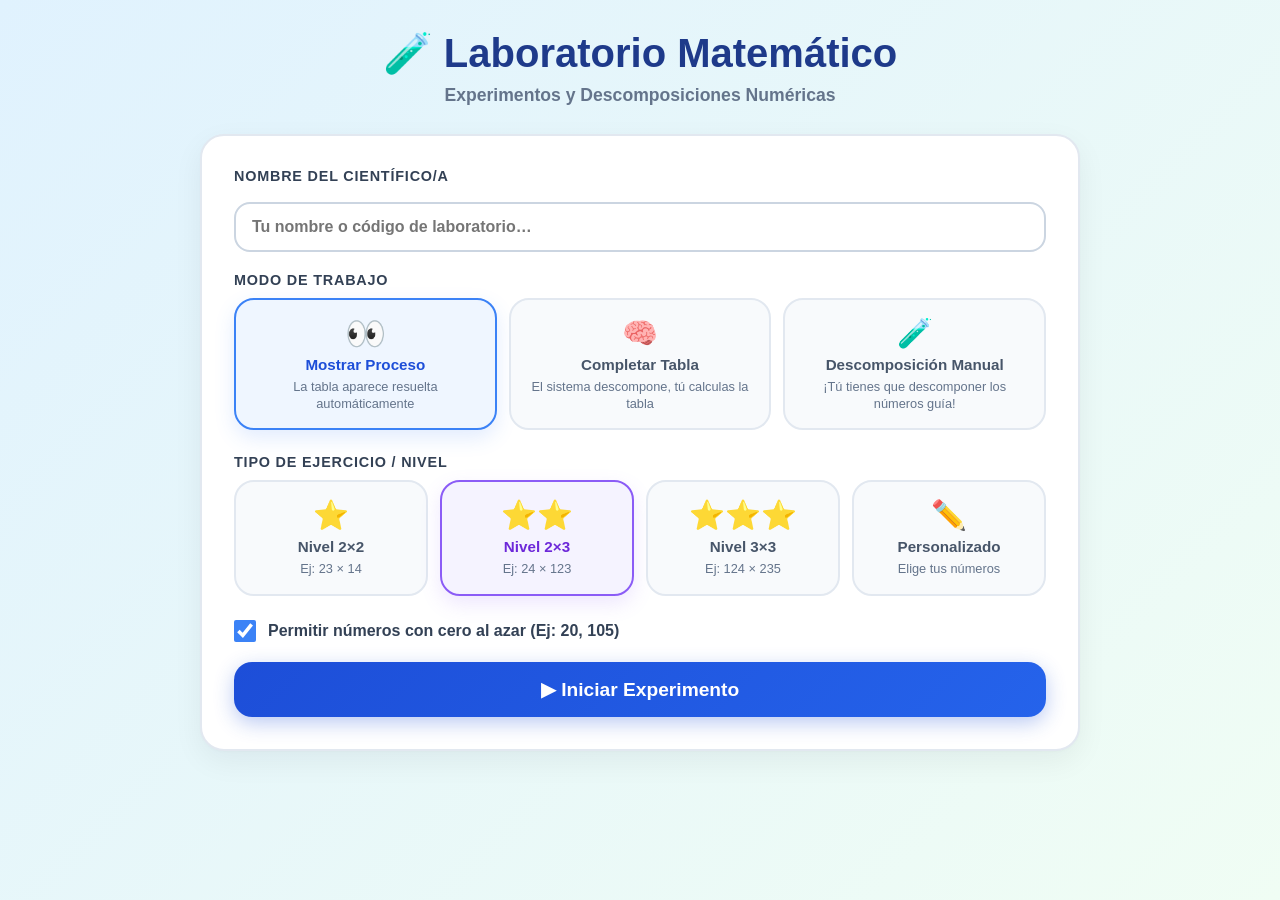
==== commit 16a6fe8a: "Add files via upload" ====
--- a/🧪 Laboratorio Matemático 2.html
+++ b/🧪 Laboratorio Matemático 2.html
@@ -1,664 +1,107 @@
 <!DOCTYPE html>
 <html lang="es">
 <head>
-<meta charset="UTF-8">
-<meta name="viewport" content="width=device-width, initial-scale=1.0">
-<title>🧪 Laboratorio Matemático v3.3</title>
-<style>
-* { box-sizing: border-box; margin: 0; padding: 0; }
-
-body {
-  font-family: 'Segoe UI', Arial, sans-serif;
-  background: #f0f7ff;
-  min-height: 100vh;
-  padding: 24px 16px;
-  color: #1e293b;
-}
-
-.contenedor { max-width: 860px; margin: auto; }
-
-.card {
-  background: #ffffff;
-  border-radius: 20px;
-  padding: 28px;
-  box-shadow: 0 4px 20px rgba(15, 23, 42, 0.08);
-  margin-bottom: 20px;
-  border: 1px solid #e2e8f0;
-}
-
-.cabecera { text-align: center; margin-bottom: 24px; }
-.cabecera h1 { font-size: 2.2rem; color: #1e3a8a; display: flex; align-items: center; justify-content: center; gap: 10px; }
-.cabecera p  { color: #64748b; margin-top: 6px; font-size: 1rem; font-weight: 500; }
-
-.campo { display: flex; flex-direction: column; gap: 6px; margin-bottom: 16px; }
-.seccion-label {
-  font-size: .85rem; font-weight: 700; color: #334155;
-  text-transform: uppercase; letter-spacing: .5px; margin-bottom: 8px; display: block;
-}
-
-input[type=text], input[type=number] {
-  padding: 12px 14px; border: 2px solid #cbd5e1;
-  border-radius: 12px; font-size: 1rem; width: 100%;
-  transition: border-color .2s;
-}
-input:focus { outline: none; border-color: #3b82f6; }
-
-.config-checkbox {
-  display: flex; align-items: center; gap: 10px; margin: 16px 0;
-  cursor: pointer; font-weight: 600; color: #334155; font-size: 0.95rem;
-}
-.config-checkbox input { width: 18px; height: 18px; cursor: pointer; }
-
-.inputs-personalizados { display: flex; gap: 12px; margin-bottom: 16px; }
-
-/* ── MODOS Y NIVELES ── */
-.modos, .niveles { display: flex; gap: 10px; flex-wrap: wrap; margin-bottom: 18px; }
-.modo-btn, .niv-btn {
-  flex: 1; min-width: 145px; padding: 14px 10px;
-  border: 2px solid #e2e8f0; border-radius: 14px;
-  background: #f8fafc; cursor: pointer; text-align: center;
-  font-size: .9rem; font-weight: 700; color: #475569;
-  transition: all .18s; user-select: none;
-}
-.modo-btn.sel { border-color: #3b82f6; background: #eff6ff; color: #1d4ed8; }
-.niv-btn.sel { border-color: #8b5cf6; background: #f5f3ff; color: #6d28d9; }
-
-.modo-icono, .niv-stars { font-size: 1.5rem; display: block; margin-bottom: 4px; }
-.modo-desc, .niv-desc { font-size: .75rem; font-weight: 400; color: #64748b; margin-top: 4px; }
-.modo-btn.sel .modo-desc { color: #2563eb; }
-.niv-btn.sel .niv-desc { color: #7c3aed; }
-
-/* ── BOTONES ── */
-.btn-primario {
-  width: 100%; padding: 14px; border: none; border-radius: 14px;
-  background: #1d4ed8; color: white; font-size: 1.1rem;
-  font-weight: 700; cursor: pointer; transition: background .18s;
-  box-shadow: 0 4px 12px rgba(29, 78, 216, 0.2);
-}
-.btn-primario:hover { background: #1e40af; }
-
-.area-acciones-juego { display: flex; gap: 10px; flex-wrap: wrap; margin-top: 18px; }
-.btn-juego { padding: 12px 20px; border: none; border-radius: 12px; font-size: .95rem; font-weight: 700; cursor: pointer; transition: all .18s; }
-.btn-verificar { background: #10b981; color: white; box-shadow: 0 4px 10px rgba(16, 185, 129, 0.2); }
-.btn-verificar:hover { background: #059669; }
-.btn-pista { background: #eab308; color: #451a03; box-shadow: 0 4px 10px rgba(234, 179, 8, 0.2); }
-.btn-pista:hover { background: #ca8a04; }
-.btn-nuevo { background: #8b5cf6; color: white; box-shadow: 0 4px 10px rgba(139, 92, 246, 0.2); }
-.btn-nuevo:hover { background: #7c3aed; }
-.btn-volver { background: #ffffff; color: #475569; border: 2px solid #cbd5e1; }
-.btn-volver:hover { background: #f8fafc; color: #1e293b; border-color: #94a3b8; }
-
-/* ── PUNTAJE ── */
-.panel-puntaje {
-  display: flex; gap: 12px; flex-wrap: wrap;
-  background: #1e3a8a; border-radius: 16px; padding: 16px; margin-bottom: 20px;
-  box-shadow: 0 4px 15px rgba(30, 58, 138, 0.2);
-}
-.stat { text-align: center; flex: 1; min-width: 80px; }
-.stat-num { font-size: 1.7rem; font-weight: 800; color: #ffffff; }
-.stat-lbl { font-size: .75rem; color: #93c5fd; text-transform: uppercase; letter-spacing: .5px; margin-top: 2px; font-weight: 600; }
-
-/* ── ENUNCIADO Y TABLA ── */
-.enunciado { text-align: center; margin-bottom: 22px; background: #f8fafc; padding: 14px; border-radius: 12px; border: 1px solid #e2e8f0; }
-.operacion { font-size: 2.4rem; font-weight: 800; color: #1e3a8a; letter-spacing: 1px; }
-.descomposicion { color: #475569; margin-top: 6px; font-size: 1rem; font-weight: 500; }
-
-.tabla-wrap { overflow-x: auto; margin-bottom: 10px; border-radius: 12px; border: 1px solid #cbd5e1; }
-table { width: 100%; border-collapse: collapse; font-size: 1rem; min-width: 400px; background: white; }
-th, td { border: 1px solid #cbd5e1; padding: 12px 10px; text-align: center; vertical-align: middle; }
-.enc-col { background: #eff6ff; color: #1d4ed8; font-weight: 700; }
-.enc-fil { background: #f0fdf4; color: #15803d; font-weight: 700; }
-.col-suma { background: #fefce8; font-weight: 700; color: #92400e; border-left: 2px solid #fef08a; }
-.cel-resultado { background: #fef2f2; font-weight: 800; color: #b91c1c; font-size: 1.15rem; }
-.fil-total td, .fil-total th { background: #f8fafc; font-weight: 700; color: #334155; border-top: 2px solid #94a3b8; }
-
-.inp-celda {
-  width: 95px; padding: 8px 6px; border: 2px solid #cbd5e1; border-radius: 8px;
-  text-align: center; font-size: 1rem; font-weight: 600; transition: all .15s;
-}
-.inp-celda:focus { outline: none; border-color: #3b82f6; background: #fff; }
-.inp-celda.correcto { border-color: #10b981; background: #ecfdf5; color: #065f46; }
-.inp-celda.incorrecto { border-color: #ef4444; background: #fef2f2; color: #991b1b; }
-
-.inp-guia { width: 80px; background: #fffbeb; border-color: #f59e0b; color: #b45309; }
-
-/* ── MENSAJES Y PISTAS ── */
-.mensaje { margin-top: 14px; padding: 12px 16px; border-radius: 10px; font-weight: 600; font-size: .95rem; display: none; }
-.mensaje.ok   { background: #d1fae5; color: #065f46; border: 1.5px solid #6ee7b7; }
-.mensaje.err  { background: #fee2e2; color: #991b1b; border: 1.5px solid #fca5a5; }
-.box-pista { background: #fef9c3; color: #713f12; border: 1.5px solid #fef08a; padding: 12px 16px; border-radius: 10px; margin-top: 14px; font-size: 0.95rem; font-weight: 600; display: none; }
-
-/* ── ALGORITMO VERTICAL ── */
-.algoritmo { margin-top: 20px; padding: 20px; background: #f8fafc; border-radius: 14px; border: 1.5px solid #e2e8f0; }
-.algoritmo h3 { font-size: .9rem; text-transform: uppercase; letter-spacing: .5px; color: #475569; margin-bottom: 14px; text-align: center; }
-.flex-centro { display: flex; justify-content: center; }
-.cuenta-vertical {
-  font-family: 'Courier New', monospace; font-size: 1.4rem; font-weight: 700; line-height: 1.5; color: #1e3a8a;
-  display: inline-flex; flex-direction: column; align-items: flex-end; margin: 0 auto;
-}
-.linea-cuenta { border-top: 3px solid #334155; margin: 4px 0; width: 100%; display: block; }
-
-/* ── HISTORIAL ── */
-.historial-box { margin-top: 20px; padding: 18px; background: #f1f5f9; border-radius: 14px; border: 1px dashed #cbd5e1; }
-.historial-box h4 { font-size: .85rem; color: #475569; text-transform: uppercase; margin-bottom: 10px; letter-spacing: .5px; }
-.historial-lista { display: flex; gap: 8px; flex-wrap: wrap; }
-.historial-item { background: white; padding: 6px 12px; border-radius: 8px; font-size: 0.9rem; font-weight: 600; color: #1e3a8a; border: 1px solid #e2e8f0; }
-
-@keyframes pop { 0% { transform: scale(1); } 50% { transform: scale(1.2); } 100% { transform: scale(1); } }
-.pop { animation: pop .3s ease; }
-</style>
+  <meta charset="UTF-8">
+  <meta name="viewport" content="width=device-width, initial-scale=1.0">
+  <title>🧪 Laboratorio Matemático v4.0 — ¡Edición Gamificada!</title>
+  
+  <link rel="stylesheet" href="estilos.css">
 </head>
 <body>
 
-<div class="contenedor">
-  <div class="cabecera">
-    <h1>🧪 Laboratorio Matemático</h1>
-    <p>Experimentos y Descomposiciones Numéricas</p>
-  </div>
+  <canvas id="canvas-confeti"></canvas>
 
-  <div id="pantalla-inicio">
-    <div class="card">
-      <div class="campo">
-        <label class="seccion-label">Nombre del Científico/a</label>
-        <input id="nombre" type="text" placeholder="Tu nombre o código de laboratorio…">
+  <div class="contenedor">
+    <div class="cabecera">
+      <h1>🧪 Laboratorio Matemático</h1>
+      <p>Experimentos y Descomposiciones Numéricas</p>
+    </div>
+
+    <div id="pantalla-inicio">
+      <div class="card">
+        <div class="campo">
+          <label class="seccion-label">Nombre del Científico/a</label>
+          <input id="nombre" type="text" placeholder="Tu nombre o código de laboratorio…">
+        </div>
+
+        <label class="seccion-label">Modo de Trabajo</label>
+        <div class="modos">
+          <div class="modo-btn sel" data-modo="mostrar" onclick="selModo(this)">
+            <span class="modo-icono">👀</span>
+            Mostrar Proceso
+            <div class="modo-desc">La tabla aparece resuelta automáticamente</div>
+          </div>
+          <div class="modo-btn" data-modo="todo" onclick="selModo(this)">
+            <span class="modo-icono">🧠</span>
+            Completar Tabla
+            <div class="modo-desc">El sistema descompone, tú calculas la tabla</div>
+          </div>
+          <div class="modo-btn" data-modo="descomp" onclick="selModo(this)">
+            <span class="modo-icono">🧪</span>
+            Descomposición Manual
+            <div class="modo-desc">¡Tú tienes que descomponer los números guía!</div>
+          </div>
+        </div>
+
+        <label class="seccion-label">Tipo de Ejercicio / Nivel</label>
+        <div class="niveles">
+          <div class="niv-btn" data-nivel="2x2" onclick="selNivel(this)">
+            <span class="niv-stars">⭐</span>Nivel 2×2
+            <div class="niv-desc">Ej: 23 × 14</div>
+          </div>
+          <div class="niv-btn sel" data-nivel="2x3" onclick="selNivel(this)">
+            <span class="niv-stars">⭐⭐</span>Nivel 2×3
+            <div class="niv-desc">Ej: 24 × 123</div>
+          </div>
+          <div class="niv-btn" data-nivel="3x3" onclick="selNivel(this)">
+            <span class="niv-stars">⭐⭐⭐</span>Nivel 3×3
+            <div class="niv-desc">Ej: 124 × 235</div>
+          </div>
+          <div class="niv-btn" data-nivel="manual" onclick="selNivel(this)">
+            <span class="niv-stars">✏️</span>Personalizado
+            <div class="niv-desc">Elige tus números</div>
+          </div>
+        </div>
+
+        <label class="config-checkbox">
+          <input type="checkbox" id="chk-ceros" checked>
+          Permitir números con cero al azar (Ej: 20, 105)
+        </label>
+
+        <div id="panel-manual" style="display: none; background: #f8fafc; padding: 14px; border-radius: 12px; margin-bottom: 16px; border: 1px dashed #cbd5e1;">
+          <label class="seccion-label" style="font-size: 0.78rem;">Ingresa tus propios factores:</label>
+          <div class="inputs-personalizados">
+            <input type="number" id="num-manual-1" placeholder="Número 1" min="10" max="999">
+            <input type="number" id="num-manual-2" placeholder="Número 2" min="10" max="999">
+          </div>
+        </div>
+
+        <button class="btn-primario" onclick="iniciar()">▶ Iniciar Experimento</button>
+      </div>
+    </div>
+
+    <div id="pantalla-juego" style="display:none;">
+      <div class="panel-puntaje">
+        <div class="stat"><div class="stat-num" id="txt-puntos">0</div><div class="stat-lbl">Puntos</div></div>
+        <div class="stat"><div class="stat-num" id="txt-racha">0</div><div class="stat-lbl">Racha ✓</div></div>
+        <div class="stat"><div class="stat-num" id="txt-medalla">—</div><div class="stat-lbl">Medalla</div></div>
+        <div class="stat"><div class="stat-num" id="txt-ejercicios">0</div><div class="stat-lbl">Ejercicios</div></div>
       </div>
 
-      <label class="seccion-label">Modo de Trabajo</label>
-      <div class="modos">
-        <div class="modo-btn sel" data-modo="mostrar" onclick="selModo(this)">
-          <span class="modo-icono">👀</span>
-          Mostrar Proceso
-          <div class="modo-desc">La tabla aparece resuelta automáticamente</div>
+      <div class="card">
+        <div class="enunciado">
+          <div class="operacion" id="txt-operacion"></div>
+          <div class="descomposicion" id="txt-descomp"></div>
         </div>
-        <div class="modo-btn" data-modo="todo" onclick="selModo(this)">
-          <span class="modo-icono">🧠</span>
-          Completar Tabla
-          <div class="modo-desc">El sistema descompone, tú calculas la tabla</div>
-        </div>
-        <div class="modo-btn" data-modo="descomp" onclick="selModo(this)">
-          <span class="modo-icono">🧪</span>
-          Descomposición Manual
-          <div class="modo-desc">¡Tú tienes que descomponer los números guía!</div>
-        </div>
+        <div class="tabla-wrap" id="area-tabla"></div>
+        <div id="box-pista-id" class="box-pista"></div>
+        <div id="msg" class="mensaje"></div>
+        <div class="area-acciones-juego" id="area-botones"></div>
+        <div id="area-algoritmo"></div>
       </div>
-
-      <label class="seccion-label">Tipo de Ejercicio / Nivel</label>
-      <div class="niveles">
-        <div class="niv-btn" data-nivel="2x2" onclick="selNivel(this)">
-          <span class="niv-stars">⭐</span>Nivel 2×2
-          <div class="niv-desc">Ej: 23 × 14</div>
-        </div>
-        <div class="niv-btn sel" data-nivel="2x3" onclick="selNivel(this)">
-          <span class="niv-stars">⭐⭐</span>Nivel 2×3
-          <div class="niv-desc">Ej: 24 × 123</div>
-        </div>
-        <div class="niv-btn" data-nivel="3x3" onclick="selNivel(this)">
-          <span class="niv-stars">⭐⭐⭐</span>Nivel 3×3
-          <div class="niv-desc">Ej: 124 × 235</div>
-        </div>
-        <div class="niv-btn" data-nivel="manual" onclick="selNivel(this)">
-          <span class="niv-stars">✏️</span>Personalizado
-          <div class="niv-desc">Elige tus números</div>
-        </div>
-      </div>
-
-      <label class="config-checkbox">
-        <input type="checkbox" id="chk-ceros" checked>
-        Permitir números con cero al azar (Ej: 20, 105)
-      </label>
-
-      <div id="panel-manual" style="display: none; background: #f8fafc; padding: 14px; border-radius: 12px; margin-bottom: 16px; border: 1px dashed #cbd5e1;">
-        <label class="seccion-label" style="font-size: 0.78rem;">Ingresa tus propios factores:</label>
-        <div class="inputs-personalizados">
-          <input type="number" id="num-manual-1" placeholder="Número 1" min="10" max="999">
-          <input type="number" id="num-manual-2" placeholder="Número 2" min="10" max="999">
-        </div>
-      </div>
-
-      <button class="btn-primario" onclick="iniciar()">▶ Iniciar Experimento</button>
     </div>
   </div>
 
-  <div id="pantalla-juego" style="display:none;">
-    <div class="panel-puntaje">
-      <div class="stat"><div class="stat-num" id="txt-puntos">0</div><div class="stat-lbl">Puntos</div></div>
-      <div class="stat"><div class="stat-num" id="txt-racha">0</div><div class="stat-lbl">Racha ✓</div></div>
-      <div class="stat"><div class="stat-num" id="txt-medalla">—</div><div class="stat-lbl">Medalla</div></div>
-      <div class="stat"><div class="stat-num" id="txt-ejercicios">0</div><div class="stat-lbl">Ejercicios</div></div>
-    </div>
-
-    <div class="card">
-      <div class="enunciado">
-        <div class="operacion" id="txt-operacion"></div>
-        <div class="descomposicion" id="txt-descomp"></div>
-      </div>
-      <div class="tabla-wrap" id="area-tabla"></div>
-      <div id="box-pista-id" class="box-pista"></div>
-      <div id="msg" class="mensaje"></div>
-      <div class="area-acciones-juego" id="area-botones"></div>
-      <div id="area-algoritmo"></div>
-    </div>
-
-    <div class="historial-box">
-      <h4>📋 Historial de Experimentos de Hoy</h4>
-      <div class="historial-lista" id="lista-historial">
-        <span style="color:#64748b; font-size:0.85rem; font-style:italic;">Ningún experimento completado aún.</span>
-      </div>
-    </div>
-  </div>
-</div>
-
-<script>
-let g = {
-  modo: "mostrar", nivel: "2x3", nombre: "", puntos: 0, racha: 0, ejercicios: 0,
-  n1: 0, n2: 0, partes1: [], partes2: [], permitirCeros: true, historial: []
-};
-
-window.onload = function () {
-  const n = localStorage.getItem("lab_nombre");
-  if (n) document.getElementById("nombre").value = n;
-};
-
-function selModo(el) {
-  document.querySelectorAll(".modo-btn").forEach(b => b.classList.remove("sel"));
-  el.classList.add("sel");
-  g.modo = el.dataset.modo;
-}
-
-function selNivel(el) {
-  document.querySelectorAll(".niv-btn").forEach(b => b.classList.remove("sel"));
-  el.classList.add("sel");
-  g.nivel = el.dataset.nivel;
-  document.getElementById("panel-manual").style.display = (g.nivel === "manual") ? "block" : "none";
-}
-
-function numRandomSinCeros(cifras) {
-  let numStr = "";
-  for(let i=0; i<cifras; i++) {
-    let d = Math.floor(Math.random() * 9) + 1;
-    numStr += d.toString();
-  }
-  return parseInt(numStr);
-}
-
-function numRandom(cifras) {
-  const min = Math.pow(10, cifras - 1);
-  const max = Math.pow(10, cifras) - 1;
-  return Math.floor(Math.random() * (max - min + 1)) + min;
-}
-
-function descomponer(n) {
-  const txt = n.toString();
-  const partes = [];
-  for (let i = 0; i < txt.length; i++) {
-    const d = parseInt(txt[i]);
-    if (d !== 0) partes.push(d * Math.pow(10, txt.length - i - 1));
-  }
-  return partes;
-}
-
-function medalla(r) {
-  if (r >= 10) return "🏆"; if (r >= 7) return "🥇"; if (r >= 5) return "🥈"; if (r >= 3) return "🥉"; return "—";
-}
-
-function actualizarPanel() {
-  document.getElementById("txt-puntos").textContent = g.puntos;
-  document.getElementById("txt-racha").textContent = g.racha;
-  document.getElementById("txt-medalla").textContent = medalla(g.racha);
-  document.getElementById("txt-ejercicios").textContent = g.ejercicios;
-}
-
-function agregarHistorial(item) {
-  g.historial.push(item);
-  const caja = document.getElementById("lista-historial");
-  caja.innerHTML = g.historial.map(h => `<span class="historial-item">✓ ${h}</span>`).join("");
-}
-
-function iniciar() {
-  const nombre = document.getElementById("nombre").value.trim();
-  if (nombre) { g.nombre = nombre; localStorage.setItem("lab_nombre", nombre); }
-  g.modo = document.querySelector(".modo-btn.sel").dataset.modo;
-  g.nivel = document.querySelector(".niv-btn.sel").dataset.nivel;
-  g.permitirCeros = document.getElementById("chk-ceros").checked;
-  g.puntos = 0; g.racha = 0; g.ejercicios = 0; g.historial = [];
-  document.getElementById("lista-historial").innerHTML = `<span style="color:#64748b; font-size:0.85rem; font-style:italic;">Ningún experimento completado aún.</span>`;
-  actualizarPanel();
-  document.getElementById("pantalla-inicio").style.display = "none";
-  document.getElementById("pantalla-juego").style.display = "block";
-  nuevoEjercicio();
-}
-
-function volverAlMenu() {
-  document.getElementById("pantalla-juego").style.display = "none";
-  document.getElementById("pantalla-inicio").style.display = "block";
-}
-
-function nuevoEjercicio() {
-  document.getElementById("box-pista-id").style.display = "none";
-  document.getElementById("msg").style.display = "none";
-  document.getElementById("area-algoritmo").innerHTML = "";
-
-  if (g.nivel === "manual") {
-    let v1 = parseInt(document.getElementById("num-manual-1").value);
-    let v2 = parseInt(document.getElementById("num-manual-2").value);
-    if (isNaN(v1) || isNaN(v2) || v1 < 2 || v2 < 2) {
-      alert("Por favor ingresa números válidos mayores a 1 para experimentar.");
-      volverAlMenu();
-      return;
-    }
-    g.n1 = v1; g.n2 = v2;
-  } else {
-    const [c1, c2] = g.nivel === "2x2" ? [2,2] : g.nivel === "2x3" ? [2,3] : [3,3];
-    if (g.permitirCeros) {
-      g.n1 = numRandom(c1); g.n2 = numRandom(c2);
-    } else {
-      g.n1 = numRandomSinCeros(c1); g.n2 = numRandomSinCeros(c2);
-    }
-  }
-
-  g.partes1 = descomponer(g.n1);
-  g.partes2 = descomponer(g.n2);
-  g.ejercicios++;
-
-  document.getElementById("txt-operacion").textContent = `${g.n1} × ${g.n2}`;
-  
-  if (g.modo === "descomp") {
-    document.getElementById("txt-descomp").innerHTML = `🔬 <b>¡Alerta de Desafío!</b> Descompón los números guía en los casilleros amarillos con <span style="color:#b45309"><b>?</b></span> antes de empezar a multiplicar.`;
-  } else {
-    document.getElementById("txt-descomp").innerHTML =
-      `🔬 Descomposición: &nbsp;<b>${g.n1}</b> = ${g.partes1.join(" + ")} &nbsp;|&nbsp; <b>${g.n2}</b> = ${g.partes2.join(" + ")}`;
-  }
-
-  const sumasFila = g.partes1.map(f => g.partes2.reduce((a,c) => a + f*c, 0));
-  const resultado = g.n1 * g.n2;
-  const modoMostrar = g.modo === "mostrar";
-  const modoDescomp = g.modo === "descomp";
-
-  let filas = "";
-  g.partes1.forEach((f, fi) => {
-    let celdaGuiaFil = modoDescomp 
-      ? `<th class="enc-fil"><input class="inp-celda inp-guia" type="number" data-index="${fi}" data-tipo="guia-fil" placeholder="?"></th>`
-      : `<th class="enc-fil">${f}</th>`;
-      
-    filas += `<tr>${celdaGuiaFil}`;
-    
-    g.partes2.forEach(c => {
-      const val = f * c;
-      filas += modoMostrar
-        ? `<td>${val}</td>`
-        : `<td><input class="inp-celda" type="number" data-correcto="${val}" data-f1="${f}" data-f2="${c}" data-tipo="prod" disabled></td>`;
-    });
-    
-    const sv = sumasFila[fi];
-    filas += modoMostrar
-      ? `<td class="col-suma">${sv}</td>`
-      : `<td class="col-suma"><input class="inp-celda" type="number" data-correcto="${sv}" data-tipo="suma" style="width:100px" disabled></td>`;
-    filas += `</tr>`;
-  });
-
-  const celdaRes = modoMostrar
-    ? `<td class="cel-resultado">${resultado}</td>`
-    : `<td class="cel-resultado"><input class="inp-celda" type="number" data-correcto="${resultado}" data-tipo="resultado" style="width:110px" disabled></td>`;
-
-  let cabeceraColumnas = g.partes2.map((c, ci) => {
-    return modoDescomp 
-      ? `<th class="enc-col"><input class="inp-celda inp-guia" type="number" data-index="${ci}" data-tipo="guia-col" placeholder="?"></th>`
-      : `<th class="enc-col">${c}</th>`;
-  }).join("");
-
-  const tabla = `
-    <table>
-      <thead><tr>
-        <th></th>
-        ${cabeceraColumnas}
-        <th class="enc-col" style="background:#fefce8;color:#92400e;">Suma fila</th>
-      </tr></thead>
-      <tbody>
-        ${filas}
-        <tr class="fil-total">
-          <th>Total</th>
-          ${g.partes2.map(()=>`<td></td>`).join("")}
-          ${celdaRes}
-        </tr>
-      </tbody>
-    </table>`;
-
-  document.getElementById("area-tabla").innerHTML = tabla;
-
-  let bots = "";
-  if (!modoMostrar) {
-    bots += `<button class="btn-juego btn-verificar" onclick="verificar()">✓ Verificar respuestas</button>`;
-    bots += `<button class="btn-juego btn-pista" onclick="darPista()">💡 Dame una pista</button>`;
-  }
-  bots += `<button class="btn-juego btn-nuevo" onclick="nuevoEjercicio()">🔀 Siguiente</button>`;
-  bots += `<button class="btn-juego btn-volver" onclick="volverAlMenu()">🏠 Volver al inicio</button>`;
-  
-  document.getElementById("area-botones").innerHTML = bots;
-  
-  if (!modoMostrar && !modoDescomp) {
-    document.querySelectorAll(".inp-celda").forEach(i => i.disabled = false);
-  }
-
-  if (modoMostrar) mostrarCuentaEscolar();
-  actualizarPanel();
-
-  if (modoDescomp) {
-    const guias = document.querySelectorAll(".inp-guia");
-    guias.forEach(g => g.addEventListener("input", verificarGuiasAlVuelo));
-  }
-}
-
-function verificarGuiasAlVuelo() {
-  const inputsFil = Array.from(document.querySelectorAll("[data-tipo='guia-fil']"));
-  const inputsCol = Array.from(document.querySelectorAll("[data-tipo='guia-col']"));
-  
-  const valoresFil = inputsFil.map(i => i.value !== "" ? Number(i.value) : null);
-  const valoresCol = inputsCol.map(i => i.value !== "" ? Number(i.value) : null);
-
-  // Buscamos qué intención de orden tomó el niño basándonos en la PRIMERA celda con datos válidos
-  let ordenElegido = null; // "normal" o "invertido"
-
-  // Revisamos la primera celda de las filas para definir el destino estricto del eje
-  if (valoresFil[0] !== null) {
-    if (valoresFil[0] === g.partes1[0]) {
-      ordenElegido = "normal";
-    } else if (valoresFil[0] === g.partes2[0]) {
-      ordenElegido = "invertido";
-    }
-  } else if (valoresCol[0] !== null) {
-    if (valoresCol[0] === g.partes2[0]) {
-      ordenElegido = "normal";
-    } else if (valoresCol[0] === g.partes1[0]) {
-      ordenElegido = "invertido";
-    }
-  }
-
-  // Si no se puede deducir el orden todavía, mantenemos evaluación básica limpia
-  let metaFil = ordenElegido === "invertido" ? g.partes2 : g.partes1;
-  let metaCol = ordenElegido === "invertido" ? g.partes1 : g.partes2;
-
-  // Verificamos si las dimensiones estructurales de la inversión son correctas
-  if (ordenElegido === "invertido" && (inputsFil.length !== g.partes2.length || inputsCol.length !== g.partes1.length)) {
-    ordenElegido = "normal"; // Forzar normal si las dimensiones de matriz no coinciden
-    metaFil = g.partes1;
-    metaCol = g.partes2;
-  }
-
-  // Candado estricto contra duplicaciones incorrectas
-  if (g.n1 !== g.n2 && ordenElegido) {
-    let todoIgual = valoresFil.length === valoresCol.length && valoresFil.every((v, i) => v !== null && v === valoresCol[i]);
-    if (todoIgual) {
-      document.getElementById("txt-descomp").innerHTML = `🔬 <b>¡Cuidado!</b> Estás duplicando el mismo factor en ambos ejes. Debes usar ambos números.`;
-      inputsFil.forEach(i => { i.classList.add("incorrecto"); i.classList.remove("correcto"); });
-      inputsCol.forEach(i => { i.classList.add("incorrecto"); i.classList.remove("correcto"); });
-      return;
-    }
-  }
-
-  // Pintar colores POSICIONALMENTE ESTRICTOS (Compara índice exacto)
-  inputsFil.forEach((inp, idx) => {
-    let val = Number(inp.value);
-    if (inp.value === "") { inp.classList.remove("correcto", "incorrecto"); return; }
-    if (val === metaFil[idx]) {
-      inp.classList.add("correcto"); inp.classList.remove("incorrecto");
-    } else {
-      inp.classList.add("incorrecto"); inp.classList.remove("correcto");
-    }
-  });
-
-  inputsCol.forEach((inp, idx) => {
-    let val = Number(inp.value);
-    if (inp.value === "") { inp.classList.remove("correcto", "incorrecto"); return; }
-    if (val === metaCol[idx]) {
-      inp.classList.add("correcto"); inp.classList.remove("incorrecto");
-    } else {
-      inp.classList.add("incorrecto"); inp.classList.remove("correcto");
-    }
-  });
-
-  // El sistema se libera SÓLO si la cuadrícula cumple las metas posicionales completas
-  let estructuraFilOk = metaFil.every((val, idx) => valoresFil[idx] === val);
-  let estructuraColOk = metaCol.every((val, idx) => valoresCol[idx] === val);
-
-  if (estructuraFilOk && estructuraColOk) {
-    // Reconfiguramos las respuestas correctas de las celdas interiores dinámicamente según el orden validado
-    const prods = document.querySelectorAll("[data-tipo='prod']");
-    prods.forEach(p => {
-      let fVal = Number(p.closest("tr").querySelector("[data-tipo='guia-fil']").value);
-      let cIndex = Array.from(p.closest("tr").querySelectorAll("[data-tipo='prod']")).indexOf(p);
-      let cVal = Number(document.querySelectorAll("[data-tipo='guia-col']")[cIndex].value);
-      
-      p.dataset.correcto = fVal * cVal;
-      p.disabled = false;
-    });
-
-    const sumas = document.querySelectorAll("[data-tipo='suma']");
-    sumas.forEach(s => {
-      let filaProds = Array.from(s.closest("tr").querySelectorAll("[data-tipo='prod']"));
-      let sumaFilaCorrecta = filaProds.reduce((acc, curr) => acc + Number(curr.dataset.correcto), 0);
-      s.dataset.correcto = sumaFilaCorrecta;
-      s.disabled = false;
-    });
-
-    document.querySelector("[data-tipo='resultado']").disabled = false;
-    document.getElementById("txt-descomp").innerHTML = `🎉 ¡Descomposición perfecta! Casilleros desbloqueados. ¡A multiplicar!`;
-    
-    inputsFil.forEach(i => i.disabled = true);
-    inputsCol.forEach(i => i.disabled = true);
-  }
-}
-
-function darPista() {
-  const inputs = document.querySelectorAll(".inp-celda");
-  let vacio = null;
-  
-  for (let inp of inputs) {
-    if (inp.value === "" && !inp.disabled) { vacio = inp; break; }
-  }
-  
-  if (!vacio) {
-    vacio = document.querySelector(".inp-guia[value='']");
-  }
-  
-  const boxPista = document.getElementById("box-pista-id");
-  if (!vacio) {
-    boxPista.textContent = "¡Ya llenaste todas las celdas disponibles! Haz clic en Verificar.";
-    boxPista.style.display = "block";
-    return;
-  }
-
-  const tipo = vacio.dataset.tipo;
-  if (tipo === "guia-fil" || tipo === "guia-col") {
-    boxPista.innerHTML = `💡 <b>Pista Descomposición:</b> Escribe las partes en orden estricto (Decenas, Unidades, etc.) de arriba a abajo o de izquierda a derecha. ¡No mezcles el orden posicional!`;
-  } else if (tipo === "prod") {
-    boxPista.innerHTML = `💡 <b>Pista de Multiplicación:</b> Multiplica los dos números guía correspondientes a este casillero. Si tienen ceros, multiplica los números base y añade los ceros al final.`;
-  } else if (tipo === "suma") {
-    boxPista.innerHTML = `💡 <b>Pista para Suma Fila:</b> Suma horizontalmente los resultados de los casilleros blancos de esta fila.`;
-  } else {
-    boxPista.innerHTML = `💡 <b>Pista para el Total:</b> Suma de arriba a abajo toda la columna amarilla de "Suma fila".`;
-  }
-  boxPista.style.display = "block";
-}
-
-function verificar() {
-  const inputs = document.querySelectorAll(".inp-celda");
-  let errores = 0; let puntosGanados = 0;
-
-  inputs.forEach(inp => {
-    if (inp.dataset.tipo.startsWith("guia") && inp.disabled) {
-      puntosGanados += 5; 
-      return;
-    }
-    const correcto = Number(inp.dataset.correcto);
-    const val = Number(inp.value);
-    inp.classList.remove("correcto","incorrecto");
-    if (inp.value === "" || val !== correcto) {
-      inp.classList.add("incorrecto"); errores++;
-    } else {
-      inp.classList.add("correcto"); 
-      puntosGanados += 10;
-    }
-  });
-
-  const msg = document.getElementById("msg");
-  if (errores === 0) {
-    let bonusModo = g.modo === "descomp" ? 80 : 50; 
-    g.puntos += puntosGanados + bonusModo; g.racha++;
-    actualizarPanel();
-
-    const el = document.getElementById("txt-puntos");
-    el.classList.remove("pop"); void el.offsetWidth; el.classList.add("pop");
-
-    msg.className = "mensaje ok";
-    msg.textContent = `🎉 ¡Excelente, Científico/a! Todo correcto. Ganaste +${puntosGanados + bonusModo} puntos.`;
-    msg.style.display = "block";
-    inputs.forEach(i => i.disabled = true);
-    
-    agregarHistorial(`${g.n1} × ${g.n2} = ${g.n1 * g.n2}`);
-    mostrarCuentaEscolar();
-  } else {
-    g.racha = 0; actualizarPanel();
-    msg.className = "mensaje err";
-    msg.textContent = `🔬 El experimento detectó ${errores} casillero(s) erróneo(s) en rojo. ¡A revisarlos!`;
-    msg.style.display = "block";
-  }
-}
-
-function mostrarCuentaEscolar() {
-  const arriba = Math.max(g.n1, g.n2);
-  const abajo = Math.min(g.n1, g.n2);
-  const total = arriba * abajo;
-  const strAbajo = abajo.toString();
-  const escalones = [];
-  
-  for (let i = strAbajo.length - 1; i >= 0; i--) {
-    const cifra = parseInt(strAbajo[i]);
-    const valorEscalon = cifra * arriba * Math.pow(10, strAbajo.length - 1 - i);
-    if (valorEscalon !== 0 || strAbajo.length === 1) {
-      escalones.push(valorEscalon);
-    }
-  }
-
-  let htmlPasos = "";
-  escalones.forEach(es => { htmlPasos += `<div>${es}</div>`; });
-
-  const html = `
-    <div class="algoritmo">
-      <h3>✏️ Conexión con el Cuaderno (Algoritmo Vertical)</h3>
-      <div class="flex-centro">
-        <div class="cuenta-vertical">
-          <div>&nbsp;&nbsp;${arriba}</div>
-          <div>×&nbsp;${abajo}</div>
-          <span class="linea-cuenta"></span>
-          ${htmlPasos}
-          <span class="linea-cuenta"></span>
-          <div style="color: #b91c1c;">${total}</div>
-        </div>
-      </div>
-    </div>`;
-    
-  document.getElementById("area-algoritmo").innerHTML = html;
-}
-</script>
+  <script src="laboratorio.js"></script>
 </body>
 </html>
--- a/estilos.css
+++ b/estilos.css
@@ -0,0 +1,155 @@
+/* ── CONFIGURACIÓN GENERAL Y ESTILO "BRIGHT & FUN" ── */
+* { box-sizing: border-box; margin: 0; padding: 0; }
+
+body {
+  font-family: 'Segoe UI', -apple-system, BlinkMacSystemFont, Roboto, sans-serif;
+  background: linear-gradient(135deg, #e0f2fe 0%, #f0fdf4 100%);
+  min-height: 100vh;
+  padding: 30px 16px;
+  color: #0f172a;
+}
+
+.contenedor { max-width: 880px; margin: auto; position: relative; }
+
+.card {
+  background: #ffffff;
+  border-radius: 24px;
+  padding: 32px;
+  box-shadow: 0 10px 30px rgba(15, 23, 42, 0.06), 0 1px 3px rgba(15, 23, 42, 0.02);
+  margin-bottom: 24px;
+  border: 2px solid #e2e8f0;
+  transition: transform 0.3s ease;
+}
+
+.cabecera { text-align: center; margin-bottom: 28px; }
+.cabecera h1 { font-size: 2.5rem; color: #1e3a8a; display: flex; align-items: center; justify-content: center; gap: 12px; font-weight: 800; }
+.cabecera p  { color: #64748b; margin-top: 8px; font-size: 1.1rem; font-weight: 600; }
+
+.campo { display: flex; flex-direction: column; gap: 8px; margin-bottom: 20px; }
+.seccion-label {
+  font-size: .9rem; font-weight: 800; color: #334155;
+  text-transform: uppercase; letter-spacing: .8px; margin-bottom: 10px; display: block;
+}
+
+input[type=text], input[type=number] {
+  padding: 14px 16px; border: 2.5px solid #cbd5e1;
+  border-radius: 16px; font-size: 1rem; width: 100%;
+  font-weight: 600; transition: all .2s ease;
+}
+input:focus { outline: none; border-color: #3b82f6; box-shadow: 0 0 0 4px rgba(59, 130, 246, 0.15); }
+
+.config-checkbox {
+  display: flex; align-items: center; gap: 12px; margin: 20px 0;
+  cursor: pointer; font-weight: 700; color: #334155; font-size: 1rem; user-select: none;
+}
+.config-checkbox input { width: 22px; height: 22px; cursor: pointer; accent-color: #3b82f6; }
+
+.inputs-personalizados { display: flex; gap: 14px; margin-bottom: 16px; }
+
+/* ── MODOS Y NIVELES GAMIFICADOS ── */
+.modos, .niveles { display: flex; gap: 12px; flex-wrap: wrap; margin-bottom: 24px; }
+.modo-btn, .niv-btn {
+  flex: 1; min-width: 160px; padding: 16px 12px;
+  border: 2.5px solid #e2e8f0; border-radius: 20px;
+  background: #f8fafc; cursor: pointer; text-align: center;
+  font-size: .95rem; font-weight: 800; color: #475569;
+  transition: all .2s cubic-bezier(0.4, 0, 0.2, 1); user-select: none;
+}
+.modo-btn:hover, .niv-btn:hover { transform: translateY(-2px); border-color: #cbd5e1; }
+.modo-btn.sel { border-color: #3b82f6; background: #eff6ff; color: #1d4ed8; box-shadow: 0 8px 20px rgba(59, 130, 246, 0.15); }
+.niv-btn.sel { border-color: #8b5cf6; background: #f5f3ff; color: #6d28d9; box-shadow: 0 8px 20px rgba(139, 92, 246, 0.15); }
+
+.modo-icono, .niv-stars { font-size: 1.8rem; display: block; margin-bottom: 6px; transition: transform 0.2s; }
+.modo-btn.sel .modo-icono { transform: scale(1.15); }
+.modo-desc, .niv-desc { font-size: .8rem; font-weight: 500; color: #64748b; margin-top: 6px; line-height: 1.3; }
+
+/* ── BOTONES DE ACCIÓN PREMIUM ── */
+.btn-primario {
+  width: 100%; padding: 16px; border: none; border-radius: 18px;
+  background: linear-gradient(135deg, #1d4ed8 0%, #2563eb 100%); color: white; font-size: 1.2rem;
+  font-weight: 800; cursor: pointer; transition: all .2s;
+  box-shadow: 0 6px 20px rgba(29, 78, 216, 0.3);
+}
+.btn-primario:hover { transform: translateY(-1px); box-shadow: 0 8px 24px rgba(29, 78, 216, 0.4); }
+
+.area-acciones-juego { display: flex; gap: 12px; flex-wrap: wrap; margin-top: 24px; }
+.btn-juego { padding: 14px 24px; border: none; border-radius: 16px; font-size: 1rem; font-weight: 800; cursor: pointer; transition: all .2s; display: flex; align-items: center; gap: 8px; }
+.btn-juego:hover { transform: translateY(-2px); }
+.btn-verificar { background: linear-gradient(135deg, #10b981 0%, #059669 100%); color: white; box-shadow: 0 6px 18px rgba(16, 185, 129, 0.25); }
+.btn-pista { background: linear-gradient(135deg, #f59e0b 0%, #d97706 100%); color: white; box-shadow: 0 6px 18px rgba(245, 158, 11, 0.25); }
+.btn-nuevo { background: linear-gradient(135deg, #8b5cf6 0%, #7c3aed 100%); color: white; box-shadow: 0 6px 18px rgba(139, 92, 246, 0.25); }
+.btn-volver { background: #ffffff; color: #475569; border: 2.5px solid #cbd5e1; }
+
+/* ── SCOREBOARD VIBRANTE ── */
+.panel-puntaje {
+  display: flex; gap: 16px; flex-wrap: wrap;
+  background: linear-gradient(135deg, #1e3a8a 0%, #0f172a 100%); border-radius: 24px; padding: 20px; margin-bottom: 24px;
+  box-shadow: 0 10px 25px rgba(30, 58, 138, 0.25);
+}
+.stat { text-align: center; flex: 1; min-width: 90px; background: rgba(255, 255, 255, 0.06); padding: 10px; border-radius: 16px; border: 1px solid rgba(255, 255, 255, 0.1); }
+.stat-num { font-size: 2rem; font-weight: 900; color: #ffffff; text-shadow: 0 2px 4px rgba(0,0,0,0.2); }
+.stat-lbl { font-size: .8rem; color: #93c5fd; text-transform: uppercase; letter-spacing: 1px; margin-top: 4px; font-weight: 700; }
+
+/* ── TABLA MATEMÁTICA Y RESPUESTAS ── */
+.enunciado { text-align: center; margin-bottom: 24px; background: #f8fafc; padding: 18px; border-radius: 20px; border: 2px solid #e2e8f0; }
+.operacion { font-size: 2.8rem; font-weight: 900; color: #1e3a8a; letter-spacing: 1px; }
+.descomposicion { color: #475569; margin-top: 8px; font-size: 1.05rem; font-weight: 600; }
+
+.tabla-wrap { overflow-x: auto; margin-bottom: 12px; border-radius: 20px; border: 2.5px solid #cbd5e1; box-shadow: 0 4px 12px rgba(0,0,0,0.02); }
+table { width: 100%; border-collapse: collapse; font-size: 1.05rem; min-width: 450px; background: white; }
+th, td { border: 1px solid #cbd5e1; padding: 14px 12px; text-align: center; vertical-align: middle; }
+.enc-col { background: #eff6ff; color: #1d4ed8; font-weight: 800; }
+.enc-fil { background: #f0fdf4; color: #15803d; font-weight: 800; }
+.col-suma { background: #fffdeb; font-weight: 800; color: #92400e; border-left: 3px solid #fef08a; }
+.cel-resultado { background: #fff5f5; font-weight: 900; color: #b91c1c; font-size: 1.3rem; }
+.fil-total td, .fil-total th { background: #f8fafc; font-weight: 800; color: #334155; border-top: 3px solid #94a3b8; }
+
+.inp-celda {
+  width: 100px; padding: 10px 8px; border: 2.5px solid #cbd5e1; border-radius: 12px;
+  text-align: center; font-size: 1.1rem; font-weight: 700; transition: all .2s;
+  background: #fafafa;
+}
+.inp-celda:focus { outline: none; border-color: #3b82f6; background: #fff; }
+.inp-celda.correcto { border-color: #10b981; background: #ecfdf5; color: #065f46; transform: scale(1.02); }
+.inp-celda.incorrecto { border-color: #ef4444; background: #fef2f2; color: #991b1b; animation: shake 0.4s ease; }
+
+.inp-guia { width: 85px; background: #fffbeb; border-color: #f59e0b; color: #b45309; }
+
+/* ── FEEDBACK ANIMADO Y CARTEL DE ALERTAS ── */
+.mensaje { margin-top: 18px; padding: 16px; border-radius: 16px; font-weight: 700; font-size: 1.05rem; display: none; text-align: center; animation: popIn 0.3s cubic-bezier(0.175, 0.885, 0.32, 1.275); }
+.mensaje.ok   { background: #d1fae5; color: #065f46; border: 2px solid #6ee7b7; box-shadow: 0 4px 12px rgba(16,185,129,0.15); }
+.mensaje.err  { background: #fee2e2; color: #991b1b; border: 2px solid #fca5a5; box-shadow: 0 4px 12px rgba(239,68,68,0.15); }
+.box-pista { background: #fef9c3; color: #713f12; border: 2px solid #fef08a; padding: 14px 18px; border-radius: 16px; margin-top: 18px; font-size: 1rem; font-weight: 700; display: none; box-shadow: 0 4px 12px rgba(234,179,8,0.1); }
+
+/* ── ALGORITMO VERTICAL ESCOLAR ── */
+.algoritmo { margin-top: 24px; padding: 24px; background: #f8fafc; border-radius: 20px; border: 2.5px solid #e2e8f0; }
+.algoritmo h3 { font-size: .95rem; text-transform: uppercase; letter-spacing: .8px; color: #475569; margin-bottom: 16px; text-align: center; font-weight: 800; }
+.flex-centro { display: flex; justify-content: center; }
+.cuenta-vertical {
+  font-family: 'Courier New', monospace; font-size: 1.6rem; font-weight: 800; line-height: 1.6; color: #1e3a8a;
+  display: inline-flex; flex-direction: column; align-items: flex-end; margin: 0 auto;
+}
+.linea-cuenta { border-top: 4px solid #334155; margin: 6px 0; width: 100%; display: block; }
+
+/* ── CANVAS DE CONFETI NATIVO ── */
+#canvas-confeti {
+  position: fixed; top: 0; left: 0; width: 100%; height: 100%;
+  pointer-events: none; z-index: 9999; display: none;
+}
+
+/* ── ANIMACIONES CSS ── */
+@keyframes shake {
+  0%, 100% { transform: translateX(0); }
+  25% { transform: translateX(-6px); }
+  75% { transform: translateX(6px); }
+}
+@keyframes popIn {
+  0% { transform: scale(0.9); opacity: 0; }
+  100% { transform: scale(1); opacity: 1; }
+}
+@keyframes scorePop {
+  0% { transform: scale(1); }
+  50% { transform: scale(1.25); color: #60a5fa; }
+  100% { transform: scale(1); }
+}
+.pop-score { animation: scorePop .4s ease; }
